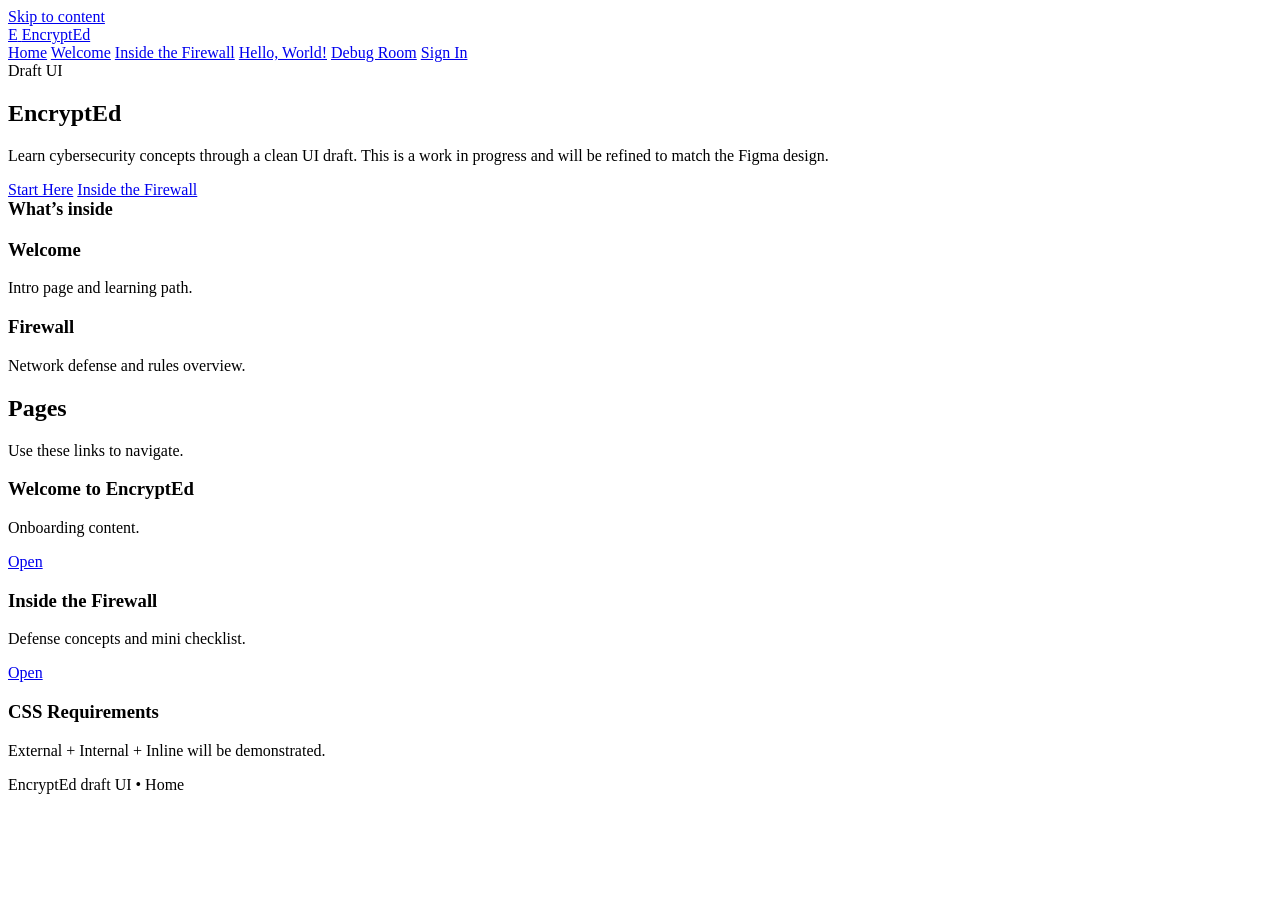
==== index.html @ 4b507a98 "Add files via upload" ====
<!doctype html>
<html lang="en">
<head>
  <!-- Author: Andrew Jackson Darragh -->
  <meta charset="utf-8">
  <meta name="viewport" content="width=device-width, initial-scale=1">
  <title>EncryptEd | Home</title>
  <link rel="stylesheet" href="Styles.css">
</head>

<body>
  <a class="skip-link" href="#main">Skip to content</a>
  <header class="site-header">
    <div class="container header-inner">
      <a class="brand" href="index.html">
        <span class="brand-badge" aria-hidden="true">E</span>
        <span>EncryptEd</span>
      </a>

      <nav class="nav" aria-label="Primary navigation">
        <a href="index.html" aria-current="page">Home</a>
        <a href="welcome-encrypted.html">Welcome</a>
        <a href="inside-firewall.html">Inside the Firewall</a>
        <a href="helloworld.html">Hello, World!</a>
        <a href="debugroom.html">Debug Room</a>
        <a href="sign-in.html" class="nav-cta">Sign In</a>
    </nav>
    </div>
  </header>

  <main id="main">
    <section class="hero">
      <div class="container hero-grid">
        <div class="hero-card">
          <span class="badge">Draft UI</span>
          <h1>EncryptEd</h1>
          <p>
            Learn cybersecurity concepts through a clean UI draft. This is a work in progress
            and will be refined to match the Figma design.
          </p>

          <div class="hero-actions">
            <a class="btn primary" href="welcome-encrypted.html">Start Here</a>
            <a class="btn" href="inside-firewall.html">Inside the Firewall</a>
          </div>
        </div>

        <aside class="hero-card" aria-label="Quick overview">
          <h2 style="margin:0 0 10px; font-size:18px;">What’s inside</h2>
          <div class="grid">
            <div class="card">
              <h3>Welcome</h3>
              <p>Intro page and learning path.</p>
            </div>
            <div class="card">
              <h3>Firewall</h3>
              <p>Network defense and rules overview.</p>
            </div>
          </div>
        </aside>
      </div>
    </section>

    <section class="section">
      <div class="container">
        <div class="section-title">
          <h2>Pages</h2>
          <p>Use these links to navigate.</p>
        </div>

        <div class="grid cols-3">
          <article class="card">
            <h3>Welcome to EncryptEd</h3>
            <p>Onboarding content.</p>
            <p style="margin-top:10px;"><a class="btn" href="welcome-encrypted.html">Open</a></p>
          </article>

          <article class="card">
            <h3>Inside the Firewall</h3>
            <p>Defense concepts and mini checklist.</p>
            <p style="margin-top:10px;"><a class="btn" href="inside-firewall.html">Open</a></p>
          </article>

          <article class="card">
            <h3>CSS Requirements</h3>
            <p>External + Internal + Inline will be demonstrated.</p>
          </article>
        </div>
      </div>
    </section>
  </main>

  <footer class="site-footer">
    <div class="container">
      <p style="margin:0;">EncryptEd draft UI • Home</p>
    </div>
  </footer>
</body>
</html>
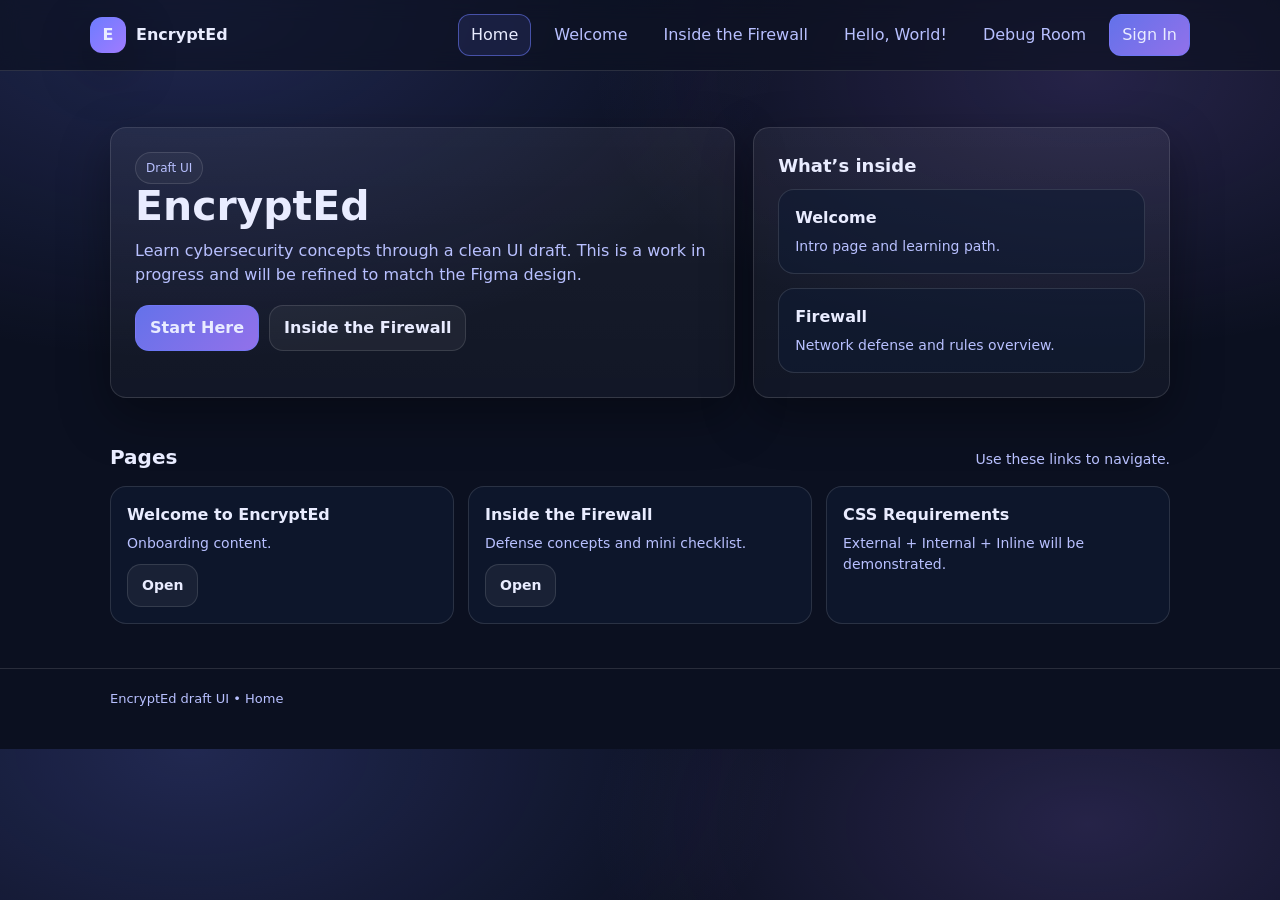
==== commit 94512b65: "Reuploaded HTML code read "Styles.css" not "styles.css" which caused error." ====
--- a/index.html
+++ b/index.html
@@ -5,7 +5,7 @@
   <meta charset="utf-8">
   <meta name="viewport" content="width=device-width, initial-scale=1">
   <title>EncryptEd | Home</title>
-  <link rel="stylesheet" href="Styles.css">
+  <link rel="stylesheet" href="styles.css">
 </head>
 
 <body>
--- a/styles.css
+++ b/styles.css
@@ -0,0 +1,234 @@
+:root{
+  --bg:#0b1020;
+  --panel:#101a33;
+  --text:#e9ecff;
+  --muted:#b8c0ff;
+  --border:rgba(255,255,255,.12);
+  --primary:#6d7cff;
+  --primary2:#a07bff;
+  --radius:16px;
+  --shadow:0 18px 50px rgba(0,0,0,.35);
+  --container:1100px;
+}
+
+*{box-sizing:border-box}
+html{color-scheme:dark}
+body{
+  margin:0;
+  font-family:system-ui,-apple-system,Segoe UI,Roboto,Helvetica,Arial,sans-serif;
+  background:
+    radial-gradient(1000px 600px at 15% 0%, rgba(109,124,255,.22), transparent 60%),
+    radial-gradient(900px 500px at 85% 10%, rgba(160,123,255,.18), transparent 55%),
+    var(--bg);
+  color:var(--text);
+  line-height:1.5;
+}
+
+a{color:inherit}
+img{max-width:100%;height:auto}
+
+.container{max-width:var(--container);margin:0 auto;padding:0 20px}
+
+.site-header{
+  position:sticky;top:0;z-index:50;
+  backdrop-filter:blur(10px);
+  background:rgba(11,16,32,.65);
+  border-bottom:1px solid var(--border);
+}
+.header-inner{
+  display:flex;align-items:center;justify-content:space-between;
+  padding:14px 0;gap:16px;
+}
+.brand{
+  display:inline-flex;align-items:center;gap:10px;
+  text-decoration:none;font-weight:800;
+}
+.brand-badge{
+  width:36px;height:36px;border-radius:12px;
+  display:grid;place-items:center;
+  background:linear-gradient(135deg,var(--primary),var(--primary2));
+  box-shadow:var(--shadow);
+  font-weight:900;
+}
+
+.nav{display:flex;flex-wrap:wrap;gap:10px;align-items:center}
+.nav a{
+  text-decoration:none;padding:8px 12px;border-radius:12px;
+  border:1px solid transparent;color:var(--muted);
+}
+.nav a:hover,.nav a:focus{color:var(--text);border-color:var(--border);outline:none}
+.nav a[aria-current="page"]{
+  color:var(--text);
+  border-color:rgba(109,124,255,.55);
+  background:rgba(109,124,255,.12);
+}
+
+.hero{padding:56px 0 26px}
+.hero-grid{
+  display:grid;grid-template-columns:1.2fr .8fr;
+  gap:18px;align-items:stretch;
+}
+.hero-card{
+  border:1px solid var(--border);
+  border-radius:var(--radius);
+  box-shadow:var(--shadow);
+  padding:24px;
+  background:linear-gradient(180deg, rgba(255,255,255,.06), rgba(255,255,255,.03));
+}
+.hero h1{margin:0 0 10px;font-size:clamp(28px,3.2vw,44px);line-height:1.1}
+.hero p{margin:0 0 18px;color:var(--muted)}
+.hero-actions{display:flex;flex-wrap:wrap;gap:10px;margin-top:14px}
+
+.btn{
+  display:inline-flex;align-items:center;justify-content:center;gap:8px;
+  padding:10px 14px;border-radius:14px;
+  border:1px solid var(--border);
+  background:rgba(255,255,255,.05);
+  color:var(--text);
+  text-decoration:none;
+  font-weight:700;
+}
+.btn:hover{background:rgba(255,255,255,.08)}
+.btn.primary{
+  border-color:rgba(109,124,255,.55);
+  background:linear-gradient(135deg, rgba(109,124,255,.9), rgba(160,123,255,.9));
+}
+.btn.primary:hover{filter:brightness(1.05)}
+.btn.ghost{background:transparent}
+
+.section{padding:18px 0 44px}
+.section-title{
+  display:flex;align-items:baseline;justify-content:space-between;
+  gap:16px;margin-bottom:14px;
+}
+.section-title h2{margin:0;font-size:20px}
+.section-title p{margin:0;color:var(--muted);font-size:14px}
+
+.grid{display:grid;gap:14px}
+.grid.cols-3{grid-template-columns:repeat(3,minmax(0,1fr))}
+.grid.cols-2{grid-template-columns:repeat(2,minmax(0,1fr))}
+
+.card{
+  border:1px solid var(--border);
+  background:rgba(16,26,51,.62);
+  border-radius:var(--radius);
+  padding:16px;
+}
+.card h3{margin:0 0 6px;font-size:16px}
+.card p{margin:0;color:var(--muted);font-size:14px}
+
+.badge{
+  display:inline-flex;align-items:center;gap:8px;
+  padding:6px 10px;border-radius:999px;
+  border:1px solid var(--border);
+  font-size:12px;color:var(--muted);
+  background:rgba(255,255,255,.04);
+}
+
+.clean-list{margin:10px 0 0;padding-left:18px;color:var(--muted)}
+.clean-list li{margin:6px 0}
+
+.hr{border:none;border-top:1px solid var(--border);margin:16px 0}
+
+.site-footer{
+  border-top:1px solid var(--border);
+  padding:20px 0 40px;
+  color:var(--muted);
+  font-size:13px;
+}
+
+@media (max-width:900px){
+  .hero-grid{grid-template-columns:1fr}
+  .grid.cols-3{grid-template-columns:1fr}
+  .grid.cols-2{grid-template-columns:1fr}
+}
+
+/* --- Page headings --- */
+.page-head{margin-bottom:14px}
+.page-title{margin:0 0 8px;font-size:clamp(28px,3.2vw,44px);line-height:1.1}
+.lead{margin:0;color:var(--muted);max-width:70ch}
+
+/* --- Language cards --- */
+.card--lang h2{margin:0 0 8px;font-size:18px}
+.card--lang p{margin:0 0 10px;color:var(--muted)}
+.card--lang .meta{margin:0 0 12px;color:var(--muted);font-size:13px}
+
+/* --- Code blocks --- */
+.code{
+  margin:0;
+  padding:12px 12px;
+  border-radius:14px;
+  border:1px solid var(--border);
+  background:rgba(0,0,0,.25);
+  overflow:auto;
+  font-size:12px;
+  line-height:1.5;
+}
+.code code{
+  font-family:ui-monospace,SFMono-Regular,Menlo,Monaco,Consolas,"Liberation Mono",monospace;
+}
+
+/* --- Debug Room: categories --- */
+.cat{
+  position:relative;
+  min-height:110px;
+  display:flex;
+  align-items:flex-end;
+  padding:16px;
+  text-decoration:none;
+  background-size:cover;
+  background-position:center;
+  overflow:hidden;
+}
+.cat::before{
+  content:"";
+  position:absolute;
+  inset:0;
+  background:linear-gradient(180deg, rgba(0,0,0,.15), rgba(0,0,0,.55));
+}
+.cat__label{
+  position:relative;
+  z-index:1;
+  font-weight:900;
+  letter-spacing:.2px;
+}
+.cat--plain{
+  background:rgba(16,26,51,.62);
+}
+
+/* --- Debug Room: posts --- */
+.post h3{margin:0 0 6px;font-size:16px}
+.post__meta{margin:0;color:var(--muted);font-size:13px}
+
+/* --- Center actions row --- */
+.center-actions{
+  display:flex;
+  justify-content:center;
+  margin-top:14px;
+}
+
+/* --- Optional: nav CTA matches style, if you want it --- */
+.nav-cta{
+  border-color:rgba(109,124,255,.55) !important;
+  background:linear-gradient(135deg, rgba(109,124,255,.9), rgba(160,123,255,.9)) !important;
+  color:var(--text) !important;
+}
+.skip-link {
+  position: absolute;
+  left: -999px;
+  top: auto;
+  width: 1px;
+  height: 1px;
+  overflow: hidden;
+}
+.skip-link:focus {
+  position: absolute;
+  left: 10px;
+  top: 10px;
+  width: auto;
+  height: auto;
+  padding: 8px 12px;
+  background: #111;
+  color: #fff;
+  z-index: 1000;
+}
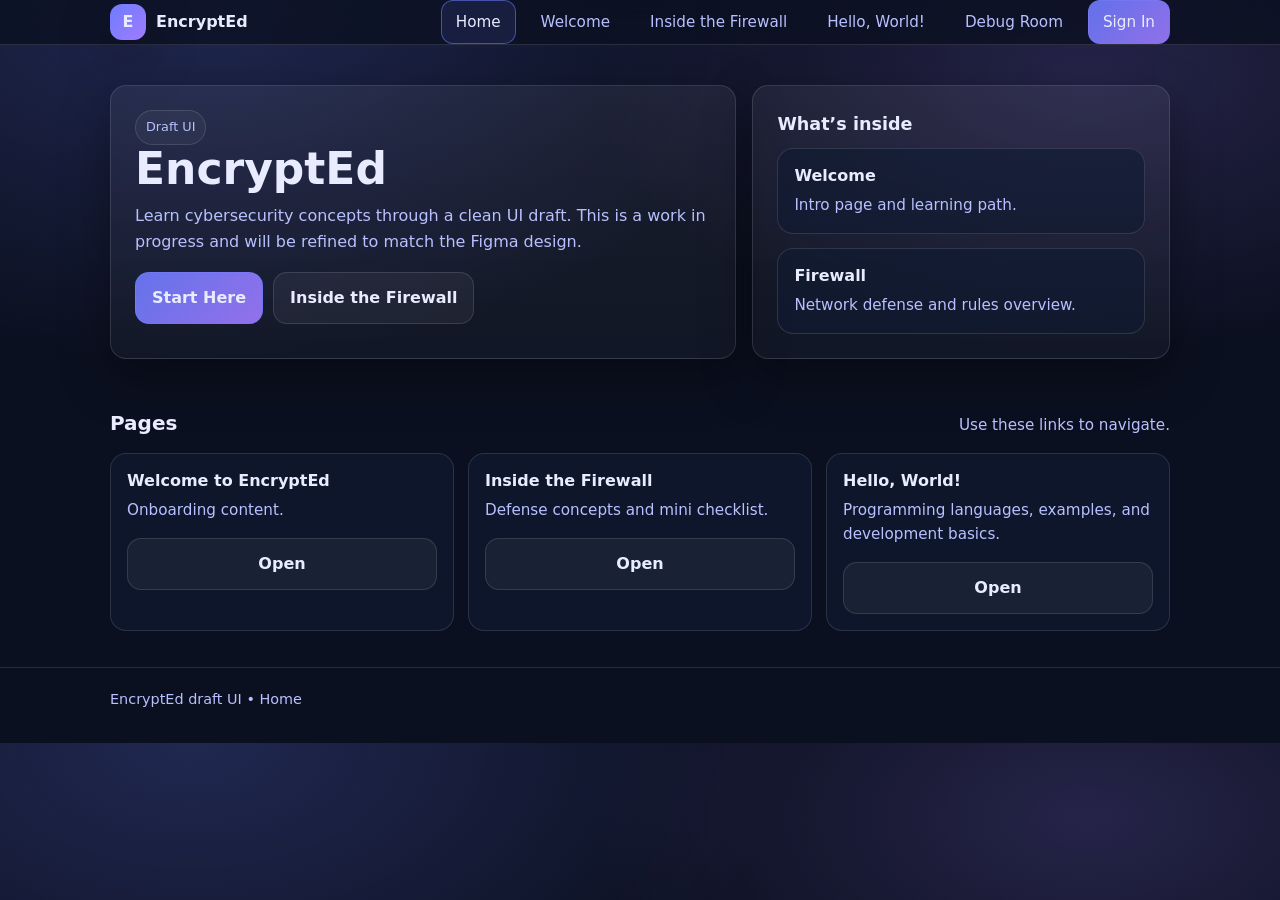
==== commit b137dcb9: "Add files via upload All pages now include Desktop Support.  Updated Sign-in and Debug Room pages " ====
--- a/index.html
+++ b/index.html
@@ -5,11 +5,12 @@
   <meta charset="utf-8">
   <meta name="viewport" content="width=device-width, initial-scale=1">
   <title>EncryptEd | Home</title>
-  <link rel="stylesheet" href="styles.css">
+  <link rel="stylesheet" href="styles.css?v=2">
 </head>
 
 <body>
   <a class="skip-link" href="#main">Skip to content</a>
+
   <header class="site-header">
     <div class="container header-inner">
       <a class="brand" href="index.html">
@@ -17,14 +18,23 @@
         <span>EncryptEd</span>
       </a>
 
-      <nav class="nav" aria-label="Primary navigation">
+      <button
+        class="menu-toggle"
+        type="button"
+        aria-expanded="false"
+        aria-controls="primary-nav"
+        aria-label="Open menu">
+        ☰
+      </button>
+
+      <nav class="nav" id="primary-nav" aria-label="Primary navigation">
         <a href="index.html" aria-current="page">Home</a>
         <a href="welcome-encrypted.html">Welcome</a>
         <a href="inside-firewall.html">Inside the Firewall</a>
         <a href="helloworld.html">Hello, World!</a>
         <a href="debugroom.html">Debug Room</a>
         <a href="sign-in.html" class="nav-cta">Sign In</a>
-    </nav>
+      </nav>
     </div>
   </header>
 
@@ -46,7 +56,7 @@
         </div>
 
         <aside class="hero-card" aria-label="Quick overview">
-          <h2 style="margin:0 0 10px; font-size:18px;">What’s inside</h2>
+          <h2 class="aside-title">What’s inside</h2>
           <div class="grid">
             <div class="card">
               <h3>Welcome</h3>
@@ -72,18 +82,25 @@
           <article class="card">
             <h3>Welcome to EncryptEd</h3>
             <p>Onboarding content.</p>
-            <p style="margin-top:10px;"><a class="btn" href="welcome-encrypted.html">Open</a></p>
+            <div class="center-actions">
+              <a class="btn" href="welcome-encrypted.html">Open</a>
+            </div>
           </article>
 
           <article class="card">
             <h3>Inside the Firewall</h3>
             <p>Defense concepts and mini checklist.</p>
-            <p style="margin-top:10px;"><a class="btn" href="inside-firewall.html">Open</a></p>
+            <div class="center-actions">
+              <a class="btn" href="inside-firewall.html">Open</a>
+            </div>
           </article>
 
           <article class="card">
-            <h3>CSS Requirements</h3>
-            <p>External + Internal + Inline will be demonstrated.</p>
+            <h3>Hello, World!</h3>
+            <p>Programming languages, examples, and development basics.</p>
+            <div class="center-actions">
+              <a class="btn" href="helloworld.html">Open</a>
+            </div>
           </article>
         </div>
       </div>
@@ -92,8 +109,24 @@
 
   <footer class="site-footer">
     <div class="container">
-      <p style="margin:0;">EncryptEd draft UI • Home</p>
+      <p class="footer-text">EncryptEd draft UI • Home</p>
     </div>
   </footer>
+
+  <script>
+    document.addEventListener("DOMContentLoaded", function () {
+      const menuToggle = document.querySelector(".menu-toggle");
+      const nav = document.querySelector("#primary-nav");
+
+      if (menuToggle && nav) {
+        menuToggle.addEventListener("click", function () {
+          const isOpen = nav.classList.toggle("nav-open");
+          menuToggle.setAttribute("aria-expanded", isOpen ? "true" : "false");
+          menuToggle.setAttribute("aria-label", isOpen ? "Close menu" : "Open menu");
+          menuToggle.textContent = isOpen ? "✕" : "☰";
+        });
+      }
+    });
+  </script>
 </body>
 </html>
--- a/styles.css
+++ b/styles.css
@@ -1,234 +1,605 @@
-:root{
-  --bg:#0b1020;
-  --panel:#101a33;
-  --text:#e9ecff;
-  --muted:#b8c0ff;
-  --border:rgba(255,255,255,.12);
-  --primary:#6d7cff;
-  --primary2:#a07bff;
-  --radius:16px;
-  --shadow:0 18px 50px rgba(0,0,0,.35);
-  --container:1100px;
-}
-
-*{box-sizing:border-box}
-html{color-scheme:dark}
-body{
-  margin:0;
-  font-family:system-ui,-apple-system,Segoe UI,Roboto,Helvetica,Arial,sans-serif;
-  background:
-    radial-gradient(1000px 600px at 15% 0%, rgba(109,124,255,.22), transparent 60%),
-    radial-gradient(900px 500px at 85% 10%, rgba(160,123,255,.18), transparent 55%),
-    var(--bg);
-  color:var(--text);
-  line-height:1.5;
-}
-
-a{color:inherit}
-img{max-width:100%;height:auto}
-
-.container{max-width:var(--container);margin:0 auto;padding:0 20px}
-
-.site-header{
-  position:sticky;top:0;z-index:50;
-  backdrop-filter:blur(10px);
-  background:rgba(11,16,32,.65);
-  border-bottom:1px solid var(--border);
-}
-.header-inner{
-  display:flex;align-items:center;justify-content:space-between;
-  padding:14px 0;gap:16px;
-}
-.brand{
-  display:inline-flex;align-items:center;gap:10px;
-  text-decoration:none;font-weight:800;
-}
-.brand-badge{
-  width:36px;height:36px;border-radius:12px;
-  display:grid;place-items:center;
-  background:linear-gradient(135deg,var(--primary),var(--primary2));
-  box-shadow:var(--shadow);
-  font-weight:900;
-}
-
-.nav{display:flex;flex-wrap:wrap;gap:10px;align-items:center}
-.nav a{
-  text-decoration:none;padding:8px 12px;border-radius:12px;
-  border:1px solid transparent;color:var(--muted);
-}
-.nav a:hover,.nav a:focus{color:var(--text);border-color:var(--border);outline:none}
-.nav a[aria-current="page"]{
-  color:var(--text);
-  border-color:rgba(109,124,255,.55);
-  background:rgba(109,124,255,.12);
-}
-
-.hero{padding:56px 0 26px}
-.hero-grid{
-  display:grid;grid-template-columns:1.2fr .8fr;
-  gap:18px;align-items:stretch;
-}
-.hero-card{
-  border:1px solid var(--border);
-  border-radius:var(--radius);
-  box-shadow:var(--shadow);
-  padding:24px;
-  background:linear-gradient(180deg, rgba(255,255,255,.06), rgba(255,255,255,.03));
-}
-.hero h1{margin:0 0 10px;font-size:clamp(28px,3.2vw,44px);line-height:1.1}
-.hero p{margin:0 0 18px;color:var(--muted)}
-.hero-actions{display:flex;flex-wrap:wrap;gap:10px;margin-top:14px}
-
-.btn{
-  display:inline-flex;align-items:center;justify-content:center;gap:8px;
-  padding:10px 14px;border-radius:14px;
-  border:1px solid var(--border);
-  background:rgba(255,255,255,.05);
-  color:var(--text);
-  text-decoration:none;
-  font-weight:700;
-}
-.btn:hover{background:rgba(255,255,255,.08)}
-.btn.primary{
-  border-color:rgba(109,124,255,.55);
-  background:linear-gradient(135deg, rgba(109,124,255,.9), rgba(160,123,255,.9));
-}
-.btn.primary:hover{filter:brightness(1.05)}
-.btn.ghost{background:transparent}
-
-.section{padding:18px 0 44px}
-.section-title{
-  display:flex;align-items:baseline;justify-content:space-between;
-  gap:16px;margin-bottom:14px;
-}
-.section-title h2{margin:0;font-size:20px}
-.section-title p{margin:0;color:var(--muted);font-size:14px}
-
-.grid{display:grid;gap:14px}
-.grid.cols-3{grid-template-columns:repeat(3,minmax(0,1fr))}
-.grid.cols-2{grid-template-columns:repeat(2,minmax(0,1fr))}
-
-.card{
-  border:1px solid var(--border);
-  background:rgba(16,26,51,.62);
-  border-radius:var(--radius);
-  padding:16px;
-}
-.card h3{margin:0 0 6px;font-size:16px}
-.card p{margin:0;color:var(--muted);font-size:14px}
-
-.badge{
-  display:inline-flex;align-items:center;gap:8px;
-  padding:6px 10px;border-radius:999px;
-  border:1px solid var(--border);
-  font-size:12px;color:var(--muted);
-  background:rgba(255,255,255,.04);
-}
-
-.clean-list{margin:10px 0 0;padding-left:18px;color:var(--muted)}
-.clean-list li{margin:6px 0}
-
-.hr{border:none;border-top:1px solid var(--border);margin:16px 0}
-
-.site-footer{
-  border-top:1px solid var(--border);
-  padding:20px 0 40px;
-  color:var(--muted);
-  font-size:13px;
-}
-
-@media (max-width:900px){
-  .hero-grid{grid-template-columns:1fr}
-  .grid.cols-3{grid-template-columns:1fr}
-  .grid.cols-2{grid-template-columns:1fr}
-}
-
-/* --- Page headings --- */
-.page-head{margin-bottom:14px}
-.page-title{margin:0 0 8px;font-size:clamp(28px,3.2vw,44px);line-height:1.1}
-.lead{margin:0;color:var(--muted);max-width:70ch}
-
-/* --- Language cards --- */
-.card--lang h2{margin:0 0 8px;font-size:18px}
-.card--lang p{margin:0 0 10px;color:var(--muted)}
-.card--lang .meta{margin:0 0 12px;color:var(--muted);font-size:13px}
-
-/* --- Code blocks --- */
-.code{
-  margin:0;
-  padding:12px 12px;
-  border-radius:14px;
-  border:1px solid var(--border);
-  background:rgba(0,0,0,.25);
-  overflow:auto;
-  font-size:12px;
-  line-height:1.5;
-}
-.code code{
-  font-family:ui-monospace,SFMono-Regular,Menlo,Monaco,Consolas,"Liberation Mono",monospace;
-}
-
-/* --- Debug Room: categories --- */
-.cat{
-  position:relative;
-  min-height:110px;
-  display:flex;
-  align-items:flex-end;
-  padding:16px;
-  text-decoration:none;
-  background-size:cover;
-  background-position:center;
-  overflow:hidden;
-}
-.cat::before{
-  content:"";
-  position:absolute;
-  inset:0;
-  background:linear-gradient(180deg, rgba(0,0,0,.15), rgba(0,0,0,.55));
-}
-.cat__label{
-  position:relative;
-  z-index:1;
-  font-weight:900;
-  letter-spacing:.2px;
-}
-.cat--plain{
-  background:rgba(16,26,51,.62);
-}
-
-/* --- Debug Room: posts --- */
-.post h3{margin:0 0 6px;font-size:16px}
-.post__meta{margin:0;color:var(--muted);font-size:13px}
-
-/* --- Center actions row --- */
-.center-actions{
-  display:flex;
-  justify-content:center;
-  margin-top:14px;
-}
-
-/* --- Optional: nav CTA matches style, if you want it --- */
-.nav-cta{
-  border-color:rgba(109,124,255,.55) !important;
-  background:linear-gradient(135deg, rgba(109,124,255,.9), rgba(160,123,255,.9)) !important;
-  color:var(--text) !important;
-}
-.skip-link {
-  position: absolute;
-  left: -999px;
-  top: auto;
-  width: 1px;
-  height: 1px;
-  overflow: hidden;
-}
-.skip-link:focus {
-  position: absolute;
-  left: 10px;
-  top: 10px;
-  width: auto;
-  height: auto;
-  padding: 8px 12px;
-  background: #111;
-  color: #fff;
-  z-index: 1000;
+:root{
+  --bg:#0b1020;
+  --panel:#101a33;
+  --text:#e9ecff;
+  --muted:#b8c0ff;
+  --border:rgba(255,255,255,.12);
+  --primary:#6d7cff;
+  --primary2:#a07bff;
+  --radius:16px;
+  --shadow:0 18px 50px rgba(0,0,0,.35);
+  --container:1100px;
+}
+
+*,
+*::before,
+*::after{
+  box-sizing:border-box;
+}
+
+html{
+  color-scheme:dark;
+  -webkit-text-size-adjust:100%;
+}
+
+body{
+  margin:0;
+  min-width:0;
+  overflow-x:hidden;
+  font-family:system-ui,-apple-system,Segoe UI,Roboto,Helvetica,Arial,sans-serif;
+  background:
+    radial-gradient(1000px 600px at 15% 0%, rgba(109,124,255,.22), transparent 60%),
+    radial-gradient(900px 500px at 85% 10%, rgba(160,123,255,.18), transparent 55%),
+    var(--bg);
+  color:var(--text);
+  line-height:1.6;
+  font-size:16px;
+}
+
+a{
+  color:inherit;
+}
+
+img{
+  display:block;
+  max-width:100%;
+  height:auto;
+}
+
+.container{
+  width:min(100%, var(--container));
+  margin:0 auto;
+  padding:0 16px;
+}
+
+/* Header */
+.site-header{
+  position:sticky;
+  top:0;
+  z-index:50;
+  backdrop-filter:blur(10px);
+  background:rgba(11,16,32,.78);
+  border-bottom:1px solid var(--border);
+}
+
+.header-inner{
+  display:flex;
+  flex-wrap:wrap;
+  align-items:center;
+  justify-content:space-between;
+  gap:14px;
+  padding:14px 0;
+}
+
+.brand{
+  display:inline-flex;
+  align-items:center;
+  gap:10px;
+  text-decoration:none;
+  font-weight:800;
+}
+
+.brand-badge{
+  width:36px;
+  height:36px;
+  border-radius:12px;
+  display:grid;
+  place-items:center;
+  background:linear-gradient(135deg,var(--primary),var(--primary2));
+  box-shadow:var(--shadow);
+  font-weight:900;
+}
+
+.menu-toggle{
+  display:inline-flex;
+  align-items:center;
+  justify-content:center;
+  width:44px;
+  height:44px;
+  padding:0;
+  border:1px solid var(--border);
+  border-radius:12px;
+  background:rgba(255,255,255,.05);
+  color:var(--text);
+  font-size:1.4rem;
+  cursor:pointer;
+}
+
+.menu-toggle:hover{
+  background:rgba(255,255,255,.08);
+}
+
+.nav{
+  display:none;
+  width:100%;
+  flex-direction:column;
+  gap:10px;
+  padding-top:6px;
+}
+
+.nav.nav-open{
+  display:flex;
+}
+
+.nav a{
+  text-decoration:none;
+  padding:12px 14px;
+  min-height:44px;
+  display:flex;
+  align-items:center;
+  border-radius:12px;
+  border:1px solid transparent;
+  color:var(--muted);
+  font-size:.95rem;
+  line-height:1.2;
+}
+
+.nav a:hover,
+.nav a:focus{
+  color:var(--text);
+  border-color:var(--border);
+  outline:none;
+}
+
+.nav a[aria-current="page"]{
+  color:var(--text);
+  border-color:rgba(109,124,255,.55);
+  background:rgba(109,124,255,.12);
+}
+
+.nav-cta{
+  border-color:rgba(109,124,255,.55) !important;
+  background:linear-gradient(135deg, rgba(109,124,255,.9), rgba(160,123,255,.9)) !important;
+  color:var(--text) !important;
+  justify-content:center;
+}
+
+/* Hero / general sections */
+.hero{
+  padding:28px 0 20px;
+}
+
+.hero-grid{
+  display:grid;
+  grid-template-columns:1fr;
+  gap:16px;
+  align-items:stretch;
+}
+
+.hero-card{
+  border:1px solid var(--border);
+  border-radius:var(--radius);
+  box-shadow:var(--shadow);
+  padding:20px;
+  background:linear-gradient(180deg, rgba(255,255,255,.06), rgba(255,255,255,.03));
+  min-width:0;
+}
+
+.hero h1{
+  margin:0 0 10px;
+  font-size:clamp(2rem, 6vw, 2.75rem);
+  line-height:1.1;
+}
+
+.hero p{
+  margin:0 0 18px;
+  color:var(--muted);
+  font-size:1rem;
+}
+
+.hero-actions{
+  display:flex;
+  flex-direction:column;
+  gap:10px;
+  margin-top:14px;
+}
+
+.section{
+  padding:24px 0 36px;
+}
+
+.section-title{
+  display:flex;
+  flex-direction:column;
+  align-items:flex-start;
+  gap:6px;
+  margin-bottom:14px;
+}
+
+.section-title h2{
+  margin:0;
+  font-size:1.25rem;
+}
+
+.section-title p{
+  margin:0;
+  color:var(--muted);
+  font-size:.95rem;
+}
+
+/* Page headings */
+.page-head{
+  margin-bottom:18px;
+}
+
+.page-title{
+  margin:0 0 8px;
+  font-size:clamp(2rem, 7vw, 3rem);
+  line-height:1.1;
+}
+
+.lead{
+  margin:0;
+  color:var(--muted);
+  max-width:70ch;
+  font-size:1rem;
+}
+
+/* Grid */
+.grid{
+  display:grid;
+  grid-template-columns:1fr;
+  gap:14px;
+}
+
+.grid.cols-2,
+.grid.cols-3,
+.post-grid,
+.lang-grid{
+  grid-template-columns:1fr;
+}
+
+/* Cards */
+.card{
+  border:1px solid var(--border);
+  background:rgba(16,26,51,.62);
+  border-radius:var(--radius);
+  padding:16px;
+  min-width:0;
+}
+
+.card h3{
+  margin:0 0 6px;
+  font-size:1rem;
+  line-height:1.35;
+}
+
+.card p{
+  margin:0;
+  color:var(--muted);
+  font-size:.95rem;
+}
+
+/* Buttons */
+.btn{
+  display:inline-flex;
+  align-items:center;
+  justify-content:center;
+  gap:8px;
+  width:100%;
+  min-height:44px;
+  padding:12px 16px;
+  border-radius:14px;
+  border:1px solid var(--border);
+  background:rgba(255,255,255,.05);
+  color:var(--text);
+  text-decoration:none;
+  font-weight:700;
+  text-align:center;
+}
+
+.btn:hover{
+  background:rgba(255,255,255,.08);
+}
+
+.btn.primary{
+  border-color:rgba(109,124,255,.55);
+  background:linear-gradient(135deg, rgba(109,124,255,.9), rgba(160,123,255,.9));
+}
+
+.btn.primary:hover{
+  filter:brightness(1.05);
+}
+
+/* Badge */
+.badge{
+  display:inline-flex;
+  align-items:center;
+  gap:8px;
+  padding:6px 10px;
+  border-radius:999px;
+  border:1px solid var(--border);
+  font-size:.8rem;
+  color:var(--muted);
+  background:rgba(255,255,255,.04);
+}
+
+/* Lists and helper text */
+.clean-list{
+  margin:10px 0 0;
+  padding-left:18px;
+  color:var(--muted);
+}
+
+.clean-list li{
+  margin:6px 0;
+}
+
+.hr{
+  border:none;
+  border-top:1px solid var(--border);
+  margin:16px 0;
+}
+
+.aside-title{
+  margin:0 0 10px;
+  font-size:1.1rem;
+}
+
+.aside-note{
+  margin:0;
+  color:var(--muted);
+  font-size:.92rem;
+}
+
+/* Hello World cards */
+.card--lang{
+  display:flex;
+  flex-direction:column;
+  gap:8px;
+}
+
+.card--lang h2{
+  margin:0 0 8px;
+  font-size:1.7rem;
+}
+
+.card--lang p{
+  margin:0 0 10px;
+  color:var(--muted);
+  font-size:1rem;
+}
+
+.card--lang .meta{
+  margin:0 0 12px;
+  color:var(--muted);
+  font-size:.95rem;
+}
+
+.code{
+  margin:0;
+  padding:12px;
+  border-radius:14px;
+  border:1px solid var(--border);
+  background:rgba(0,0,0,.25);
+  overflow-x:auto;
+  max-width:100%;
+  font-size:12px;
+  line-height:1.5;
+}
+
+.code code{
+  font-family:ui-monospace,SFMono-Regular,Menlo,Monaco,Consolas,"Liberation Mono",monospace;
+}
+
+/* Debug Room categories */
+.cat{
+  position:relative;
+  min-height:160px;
+  display:flex;
+  align-items:flex-end;
+  padding:16px;
+  text-decoration:none;
+  background-size:cover;
+  background-position:center;
+  background-repeat:no-repeat;
+  overflow:hidden;
+}
+
+.cat::before{
+  content:"";
+  position:absolute;
+  inset:0;
+  background:linear-gradient(180deg, rgba(0,0,0,.15), rgba(0,0,0,.55));
+}
+
+.cat__label{
+  position:relative;
+  z-index:1;
+  font-weight:900;
+  letter-spacing:.2px;
+  font-size:1rem;
+}
+
+.cat--cybersecurity{
+  background-image:url("images/cybersecurity.jpg");
+}
+
+.cat--coding{
+  background-image:url("images/coding.jpg");
+}
+
+.cat--plain{
+  background:rgba(16,26,51,.62);
+}
+
+/* Posts */
+.post h3{
+  margin:0 0 6px;
+  font-size:1rem;
+}
+
+.post__meta{
+  margin:0;
+  color:var(--muted);
+  font-size:.88rem;
+}
+
+/* Footer */
+.site-footer{
+  border-top:1px solid var(--border);
+  padding:20px 0 32px;
+  color:var(--muted);
+  font-size:.9rem;
+}
+
+.footer-text{
+  margin:0;
+}
+
+/* Center actions */
+.center-actions{
+  display:flex;
+  justify-content:center;
+  margin-top:16px;
+}
+
+.center-actions .btn{
+  width:100%;
+  max-width:320px;
+}
+
+/* Accessibility */
+.skip-link{
+  position:absolute;
+  left:-999px;
+  top:auto;
+  width:1px;
+  height:1px;
+  overflow:hidden;
+}
+
+.skip-link:focus{
+  position:absolute;
+  left:10px;
+  top:10px;
+  width:auto;
+  height:auto;
+  padding:8px 12px;
+  background:#111;
+  color:#fff;
+  z-index:1000;
+  border-radius:8px;
+}
+
+/* Small tablets */
+@media (min-width:600px){
+  .container{
+    padding:0 20px;
+  }
+
+  .hero{
+    padding:40px 0 24px;
+  }
+
+  .hero-actions{
+    flex-direction:row;
+    flex-wrap:wrap;
+  }
+
+  .btn{
+    width:auto;
+  }
+
+  .grid.cols-2,
+  .lang-grid,
+  .post-grid{
+    grid-template-columns:repeat(2, minmax(0, 1fr));
+  }
+}
+
+/* Tablets and desktop */
+@media (min-width:768px){
+  .menu-toggle{
+    display:none;
+  }
+
+  .header-inner{
+    flex-wrap:nowrap;
+    flex-direction:row;
+    align-items:center;
+    justify-content:space-between;
+  }
+
+  .nav{
+    display:flex !important;
+    width:auto;
+    flex-direction:row;
+    flex-wrap:wrap;
+    align-items:center;
+    justify-content:flex-end;
+    padding-top:0;
+  }
+
+  .section-title{
+    flex-direction:row;
+    align-items:baseline;
+    justify-content:space-between;
+    gap:16px;
+  }
+
+  .grid.cols-3{
+    grid-template-columns:repeat(3, minmax(0, 1fr));
+  }
+}
+
+/* Large screens */
+@media (min-width:900px){
+  .hero-grid{
+    grid-template-columns:1.2fr .8fr;
+  }
+
+  .post-grid{
+    grid-template-columns:repeat(3, minmax(0, 1fr));
+  }
+
+  .hero-card{
+    padding:24px;
+  }
+}
+
+.form{
+  display:grid;
+  gap:14px;
+}
+
+.field{
+  display:grid;
+  gap:8px;
+}
+
+.field label{
+  font-weight:600;
+  color:var(--text);
+}
+
+.field input[type="email"],
+.field input[type="password"],
+.field input[type="text"]{
+  width:100%;
+  min-height:44px;
+  padding:12px 14px;
+  border:1px solid var(--border);
+  border-radius:12px;
+  background:rgba(255,255,255,.05);
+  color:var(--text);
+  font:inherit;
+}
+
+.field input::placeholder{
+  color:var(--muted);
+}
+
+.field input:focus{
+  outline:none;
+  border-color:rgba(109,124,255,.7);
+  box-shadow:0 0 0 3px rgba(109,124,255,.18);
+}
+
+.field input[type="checkbox"]{
+  margin-right:8px;
+}
+
+.auth-shell{
+  max-width:760px;
 }
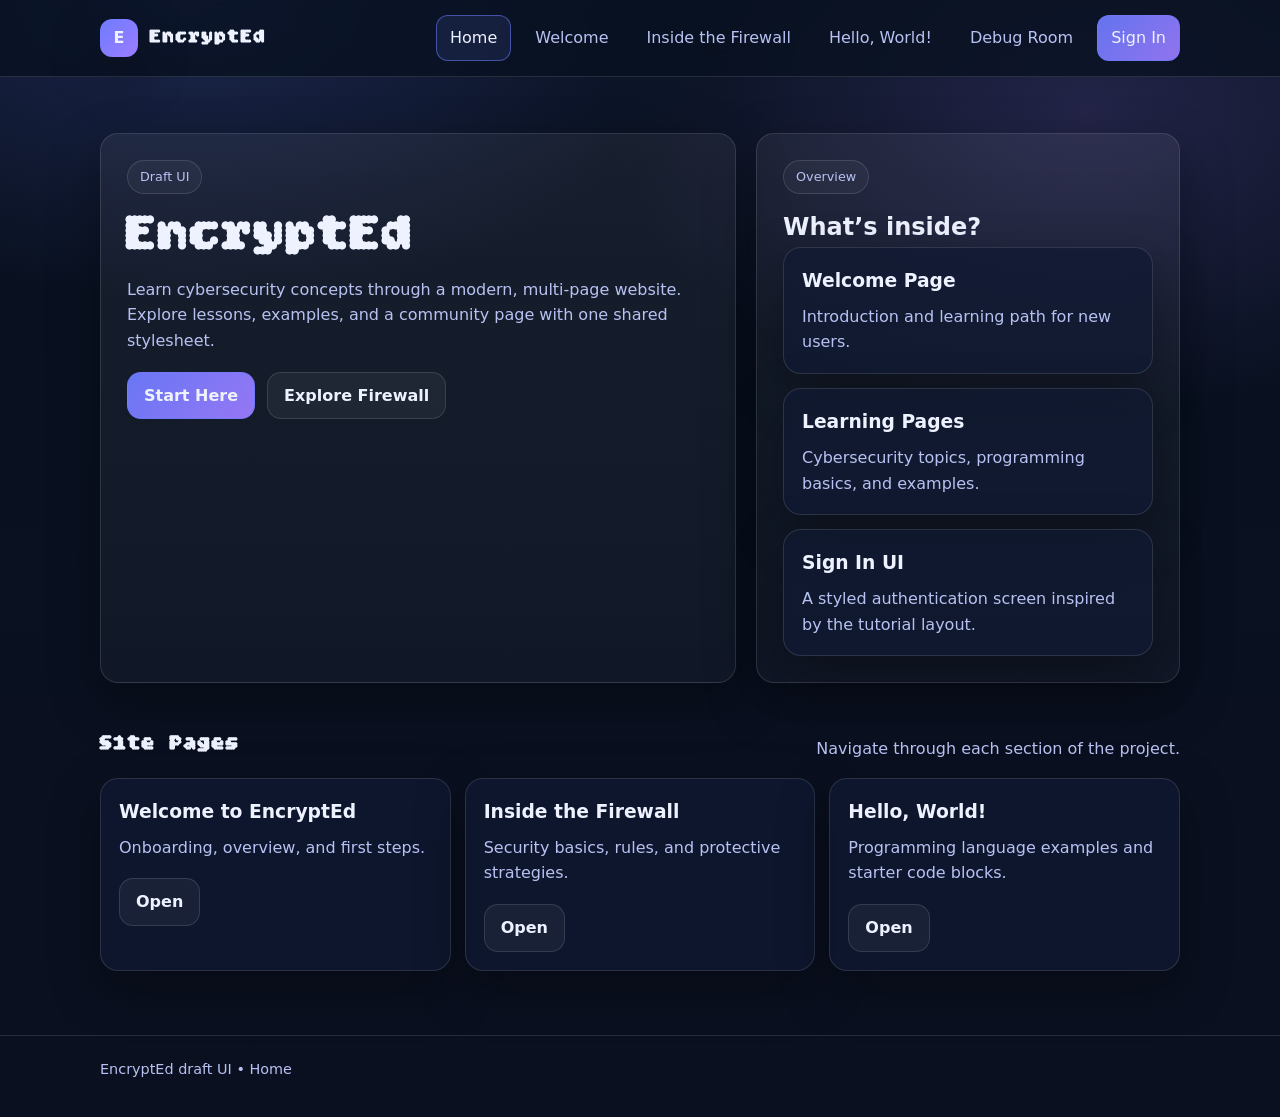
==== commit e7e2aea2: "Add files via upload" ====
--- a/index.html
+++ b/index.html
@@ -1,13 +1,12 @@
 <!doctype html>
 <html lang="en">
 <head>
-  <!-- Author: Andrew Jackson Darragh -->
+  <!-- Author: Andrew Jackson Darragh and Japheth Troche-Colon -->
   <meta charset="utf-8">
   <meta name="viewport" content="width=device-width, initial-scale=1">
   <title>EncryptEd | Home</title>
-  <link rel="stylesheet" href="styles.css?v=2">
+  <link rel="stylesheet" href="styles.css">
 </head>
-
 <body>
   <a class="skip-link" href="#main">Skip to content</a>
 
@@ -15,19 +14,10 @@
     <div class="container header-inner">
       <a class="brand" href="index.html">
         <span class="brand-badge" aria-hidden="true">E</span>
-        <span>EncryptEd</span>
+        <span class="brand-text">EncryptEd</span>
       </a>
 
-      <button
-        class="menu-toggle"
-        type="button"
-        aria-expanded="false"
-        aria-controls="primary-nav"
-        aria-label="Open menu">
-        ☰
-      </button>
-
-      <nav class="nav" id="primary-nav" aria-label="Primary navigation">
+      <nav class="nav" aria-label="Primary navigation">
         <a href="index.html" aria-current="page">Home</a>
         <a href="welcome-encrypted.html">Welcome</a>
         <a href="inside-firewall.html">Inside the Firewall</a>
@@ -45,26 +35,31 @@
           <span class="badge">Draft UI</span>
           <h1>EncryptEd</h1>
           <p>
-            Learn cybersecurity concepts through a clean UI draft. This is a work in progress
-            and will be refined to match the Figma design.
+            Learn cybersecurity concepts through a modern, multi-page website.
+            Explore lessons, examples, and a community page with one shared stylesheet.
           </p>
 
           <div class="hero-actions">
             <a class="btn primary" href="welcome-encrypted.html">Start Here</a>
-            <a class="btn" href="inside-firewall.html">Inside the Firewall</a>
+            <a class="btn" href="inside-firewall.html">Explore Firewall</a>
           </div>
         </div>
 
-        <aside class="hero-card" aria-label="Quick overview">
-          <h2 class="aside-title">What’s inside</h2>
+        <aside class="hero-card" aria-label="Website overview">
+          <span class="badge">Overview</span>
+          <h2>What’s inside?</h2>
           <div class="grid">
             <div class="card">
-              <h3>Welcome</h3>
-              <p>Intro page and learning path.</p>
+              <h3>Welcome Page</h3>
+              <p>Introduction and learning path for new users.</p>
             </div>
             <div class="card">
-              <h3>Firewall</h3>
-              <p>Network defense and rules overview.</p>
+              <h3>Learning Pages</h3>
+              <p>Cybersecurity topics, programming basics, and examples.</p>
+            </div>
+            <div class="card">
+              <h3>Sign In UI</h3>
+              <p>A styled authentication screen inspired by the tutorial layout.</p>
             </div>
           </div>
         </aside>
@@ -74,31 +69,31 @@
     <section class="section">
       <div class="container">
         <div class="section-title">
-          <h2>Pages</h2>
-          <p>Use these links to navigate.</p>
+          <h2>Site Pages</h2>
+          <p>Navigate through each section of the project.</p>
         </div>
 
         <div class="grid cols-3">
           <article class="card">
             <h3>Welcome to EncryptEd</h3>
-            <p>Onboarding content.</p>
-            <div class="center-actions">
+            <p>Onboarding, overview, and first steps.</p>
+            <div class="hero-actions">
               <a class="btn" href="welcome-encrypted.html">Open</a>
             </div>
           </article>
 
           <article class="card">
             <h3>Inside the Firewall</h3>
-            <p>Defense concepts and mini checklist.</p>
-            <div class="center-actions">
+            <p>Security basics, rules, and protective strategies.</p>
+            <div class="hero-actions">
               <a class="btn" href="inside-firewall.html">Open</a>
             </div>
           </article>
 
           <article class="card">
             <h3>Hello, World!</h3>
-            <p>Programming languages, examples, and development basics.</p>
-            <div class="center-actions">
+            <p>Programming language examples and starter code blocks.</p>
+            <div class="hero-actions">
               <a class="btn" href="helloworld.html">Open</a>
             </div>
           </article>
@@ -109,24 +104,8 @@
 
   <footer class="site-footer">
     <div class="container">
-      <p class="footer-text">EncryptEd draft UI • Home</p>
+      <p>EncryptEd draft UI • Home</p>
     </div>
   </footer>
-
-  <script>
-    document.addEventListener("DOMContentLoaded", function () {
-      const menuToggle = document.querySelector(".menu-toggle");
-      const nav = document.querySelector("#primary-nav");
-
-      if (menuToggle && nav) {
-        menuToggle.addEventListener("click", function () {
-          const isOpen = nav.classList.toggle("nav-open");
-          menuToggle.setAttribute("aria-expanded", isOpen ? "true" : "false");
-          menuToggle.setAttribute("aria-label", isOpen ? "Close menu" : "Open menu");
-          menuToggle.textContent = isOpen ? "✕" : "☰";
-        });
-      }
-    });
-  </script>
 </body>
 </html>
--- a/styles.css
+++ b/styles.css
@@ -1,605 +1,590 @@
-:root{
-  --bg:#0b1020;
-  --panel:#101a33;
-  --text:#e9ecff;
-  --muted:#b8c0ff;
-  --border:rgba(255,255,255,.12);
-  --primary:#6d7cff;
-  --primary2:#a07bff;
-  --radius:16px;
-  --shadow:0 18px 50px rgba(0,0,0,.35);
-  --container:1100px;
-}
-
-*,
-*::before,
-*::after{
-  box-sizing:border-box;
-}
-
-html{
-  color-scheme:dark;
-  -webkit-text-size-adjust:100%;
-}
-
-body{
-  margin:0;
-  min-width:0;
-  overflow-x:hidden;
-  font-family:system-ui,-apple-system,Segoe UI,Roboto,Helvetica,Arial,sans-serif;
-  background:
-    radial-gradient(1000px 600px at 15% 0%, rgba(109,124,255,.22), transparent 60%),
-    radial-gradient(900px 500px at 85% 10%, rgba(160,123,255,.18), transparent 55%),
-    var(--bg);
-  color:var(--text);
-  line-height:1.6;
-  font-size:16px;
-}
-
-a{
-  color:inherit;
-}
-
-img{
-  display:block;
-  max-width:100%;
-  height:auto;
-}
-
-.container{
-  width:min(100%, var(--container));
-  margin:0 auto;
-  padding:0 16px;
-}
-
-/* Header */
-.site-header{
-  position:sticky;
-  top:0;
-  z-index:50;
-  backdrop-filter:blur(10px);
-  background:rgba(11,16,32,.78);
-  border-bottom:1px solid var(--border);
-}
-
-.header-inner{
-  display:flex;
-  flex-wrap:wrap;
-  align-items:center;
-  justify-content:space-between;
-  gap:14px;
-  padding:14px 0;
-}
-
-.brand{
-  display:inline-flex;
-  align-items:center;
-  gap:10px;
-  text-decoration:none;
-  font-weight:800;
-}
-
-.brand-badge{
-  width:36px;
-  height:36px;
-  border-radius:12px;
-  display:grid;
-  place-items:center;
-  background:linear-gradient(135deg,var(--primary),var(--primary2));
-  box-shadow:var(--shadow);
-  font-weight:900;
-}
-
-.menu-toggle{
-  display:inline-flex;
-  align-items:center;
-  justify-content:center;
-  width:44px;
-  height:44px;
-  padding:0;
-  border:1px solid var(--border);
-  border-radius:12px;
-  background:rgba(255,255,255,.05);
-  color:var(--text);
-  font-size:1.4rem;
-  cursor:pointer;
-}
-
-.menu-toggle:hover{
-  background:rgba(255,255,255,.08);
-}
-
-.nav{
-  display:none;
-  width:100%;
-  flex-direction:column;
-  gap:10px;
-  padding-top:6px;
-}
-
-.nav.nav-open{
-  display:flex;
-}
-
-.nav a{
-  text-decoration:none;
-  padding:12px 14px;
-  min-height:44px;
-  display:flex;
-  align-items:center;
-  border-radius:12px;
-  border:1px solid transparent;
-  color:var(--muted);
-  font-size:.95rem;
-  line-height:1.2;
-}
-
-.nav a:hover,
-.nav a:focus{
-  color:var(--text);
-  border-color:var(--border);
-  outline:none;
-}
-
-.nav a[aria-current="page"]{
-  color:var(--text);
-  border-color:rgba(109,124,255,.55);
-  background:rgba(109,124,255,.12);
-}
-
-.nav-cta{
-  border-color:rgba(109,124,255,.55) !important;
-  background:linear-gradient(135deg, rgba(109,124,255,.9), rgba(160,123,255,.9)) !important;
-  color:var(--text) !important;
-  justify-content:center;
-}
-
-/* Hero / general sections */
-.hero{
-  padding:28px 0 20px;
-}
-
-.hero-grid{
-  display:grid;
-  grid-template-columns:1fr;
-  gap:16px;
-  align-items:stretch;
-}
-
-.hero-card{
-  border:1px solid var(--border);
-  border-radius:var(--radius);
-  box-shadow:var(--shadow);
-  padding:20px;
-  background:linear-gradient(180deg, rgba(255,255,255,.06), rgba(255,255,255,.03));
-  min-width:0;
-}
-
-.hero h1{
-  margin:0 0 10px;
-  font-size:clamp(2rem, 6vw, 2.75rem);
-  line-height:1.1;
-}
-
-.hero p{
-  margin:0 0 18px;
-  color:var(--muted);
-  font-size:1rem;
-}
-
-.hero-actions{
-  display:flex;
-  flex-direction:column;
-  gap:10px;
-  margin-top:14px;
-}
-
-.section{
-  padding:24px 0 36px;
-}
-
-.section-title{
-  display:flex;
-  flex-direction:column;
-  align-items:flex-start;
-  gap:6px;
-  margin-bottom:14px;
-}
-
-.section-title h2{
-  margin:0;
-  font-size:1.25rem;
-}
-
-.section-title p{
-  margin:0;
-  color:var(--muted);
-  font-size:.95rem;
-}
-
-/* Page headings */
-.page-head{
-  margin-bottom:18px;
-}
-
-.page-title{
-  margin:0 0 8px;
-  font-size:clamp(2rem, 7vw, 3rem);
-  line-height:1.1;
-}
-
-.lead{
-  margin:0;
-  color:var(--muted);
-  max-width:70ch;
-  font-size:1rem;
-}
-
-/* Grid */
-.grid{
-  display:grid;
-  grid-template-columns:1fr;
-  gap:14px;
-}
-
-.grid.cols-2,
-.grid.cols-3,
-.post-grid,
-.lang-grid{
-  grid-template-columns:1fr;
-}
-
-/* Cards */
-.card{
-  border:1px solid var(--border);
-  background:rgba(16,26,51,.62);
-  border-radius:var(--radius);
-  padding:16px;
-  min-width:0;
-}
-
-.card h3{
-  margin:0 0 6px;
-  font-size:1rem;
-  line-height:1.35;
-}
-
-.card p{
-  margin:0;
-  color:var(--muted);
-  font-size:.95rem;
-}
-
-/* Buttons */
-.btn{
-  display:inline-flex;
-  align-items:center;
-  justify-content:center;
-  gap:8px;
-  width:100%;
-  min-height:44px;
-  padding:12px 16px;
-  border-radius:14px;
-  border:1px solid var(--border);
-  background:rgba(255,255,255,.05);
-  color:var(--text);
-  text-decoration:none;
-  font-weight:700;
-  text-align:center;
-}
-
-.btn:hover{
-  background:rgba(255,255,255,.08);
-}
-
-.btn.primary{
-  border-color:rgba(109,124,255,.55);
-  background:linear-gradient(135deg, rgba(109,124,255,.9), rgba(160,123,255,.9));
-}
-
-.btn.primary:hover{
-  filter:brightness(1.05);
-}
-
-/* Badge */
-.badge{
-  display:inline-flex;
-  align-items:center;
-  gap:8px;
-  padding:6px 10px;
-  border-radius:999px;
-  border:1px solid var(--border);
-  font-size:.8rem;
-  color:var(--muted);
-  background:rgba(255,255,255,.04);
-}
-
-/* Lists and helper text */
-.clean-list{
-  margin:10px 0 0;
-  padding-left:18px;
-  color:var(--muted);
-}
-
-.clean-list li{
-  margin:6px 0;
-}
-
-.hr{
-  border:none;
-  border-top:1px solid var(--border);
-  margin:16px 0;
-}
-
-.aside-title{
-  margin:0 0 10px;
-  font-size:1.1rem;
-}
-
-.aside-note{
-  margin:0;
-  color:var(--muted);
-  font-size:.92rem;
-}
-
-/* Hello World cards */
-.card--lang{
-  display:flex;
-  flex-direction:column;
-  gap:8px;
-}
-
-.card--lang h2{
-  margin:0 0 8px;
-  font-size:1.7rem;
-}
-
-.card--lang p{
-  margin:0 0 10px;
-  color:var(--muted);
-  font-size:1rem;
-}
-
-.card--lang .meta{
-  margin:0 0 12px;
-  color:var(--muted);
-  font-size:.95rem;
-}
-
-.code{
-  margin:0;
-  padding:12px;
-  border-radius:14px;
-  border:1px solid var(--border);
-  background:rgba(0,0,0,.25);
-  overflow-x:auto;
-  max-width:100%;
-  font-size:12px;
-  line-height:1.5;
-}
-
-.code code{
-  font-family:ui-monospace,SFMono-Regular,Menlo,Monaco,Consolas,"Liberation Mono",monospace;
-}
-
-/* Debug Room categories */
-.cat{
-  position:relative;
-  min-height:160px;
-  display:flex;
-  align-items:flex-end;
-  padding:16px;
-  text-decoration:none;
-  background-size:cover;
-  background-position:center;
-  background-repeat:no-repeat;
-  overflow:hidden;
-}
-
-.cat::before{
-  content:"";
-  position:absolute;
-  inset:0;
-  background:linear-gradient(180deg, rgba(0,0,0,.15), rgba(0,0,0,.55));
-}
-
-.cat__label{
-  position:relative;
-  z-index:1;
-  font-weight:900;
-  letter-spacing:.2px;
-  font-size:1rem;
-}
-
-.cat--cybersecurity{
-  background-image:url("images/cybersecurity.jpg");
-}
-
-.cat--coding{
-  background-image:url("images/coding.jpg");
-}
-
-.cat--plain{
-  background:rgba(16,26,51,.62);
-}
-
-/* Posts */
-.post h3{
-  margin:0 0 6px;
-  font-size:1rem;
-}
-
-.post__meta{
-  margin:0;
-  color:var(--muted);
-  font-size:.88rem;
-}
-
-/* Footer */
-.site-footer{
-  border-top:1px solid var(--border);
-  padding:20px 0 32px;
-  color:var(--muted);
-  font-size:.9rem;
-}
-
-.footer-text{
-  margin:0;
-}
-
-/* Center actions */
-.center-actions{
-  display:flex;
-  justify-content:center;
-  margin-top:16px;
-}
-
-.center-actions .btn{
-  width:100%;
-  max-width:320px;
-}
-
-/* Accessibility */
-.skip-link{
-  position:absolute;
-  left:-999px;
-  top:auto;
-  width:1px;
-  height:1px;
-  overflow:hidden;
-}
-
-.skip-link:focus{
-  position:absolute;
-  left:10px;
-  top:10px;
-  width:auto;
-  height:auto;
-  padding:8px 12px;
-  background:#111;
-  color:#fff;
-  z-index:1000;
-  border-radius:8px;
-}
-
-/* Small tablets */
-@media (min-width:600px){
-  .container{
-    padding:0 20px;
-  }
-
-  .hero{
-    padding:40px 0 24px;
-  }
-
-  .hero-actions{
-    flex-direction:row;
-    flex-wrap:wrap;
-  }
-
-  .btn{
-    width:auto;
-  }
-
-  .grid.cols-2,
-  .lang-grid,
-  .post-grid{
-    grid-template-columns:repeat(2, minmax(0, 1fr));
-  }
-}
-
-/* Tablets and desktop */
-@media (min-width:768px){
-  .menu-toggle{
-    display:none;
-  }
-
-  .header-inner{
-    flex-wrap:nowrap;
-    flex-direction:row;
-    align-items:center;
-    justify-content:space-between;
-  }
-
-  .nav{
-    display:flex !important;
-    width:auto;
-    flex-direction:row;
-    flex-wrap:wrap;
-    align-items:center;
-    justify-content:flex-end;
-    padding-top:0;
-  }
-
-  .section-title{
-    flex-direction:row;
-    align-items:baseline;
-    justify-content:space-between;
-    gap:16px;
-  }
-
-  .grid.cols-3{
-    grid-template-columns:repeat(3, minmax(0, 1fr));
-  }
-}
-
-/* Large screens */
-@media (min-width:900px){
-  .hero-grid{
-    grid-template-columns:1.2fr .8fr;
-  }
-
-  .post-grid{
-    grid-template-columns:repeat(3, minmax(0, 1fr));
-  }
-
-  .hero-card{
-    padding:24px;
-  }
-}
-
-.form{
-  display:grid;
-  gap:14px;
-}
-
-.field{
-  display:grid;
-  gap:8px;
-}
-
-.field label{
-  font-weight:600;
-  color:var(--text);
-}
-
-.field input[type="email"],
-.field input[type="password"],
-.field input[type="text"]{
-  width:100%;
-  min-height:44px;
-  padding:12px 14px;
-  border:1px solid var(--border);
-  border-radius:12px;
-  background:rgba(255,255,255,.05);
-  color:var(--text);
-  font:inherit;
-}
-
-.field input::placeholder{
-  color:var(--muted);
-}
-
-.field input:focus{
-  outline:none;
-  border-color:rgba(109,124,255,.7);
-  box-shadow:0 0 0 3px rgba(109,124,255,.18);
-}
-
-.field input[type="checkbox"]{
-  margin-right:8px;
-}
-
-.auth-shell{
-  max-width:760px;
+/* styles.css */
+@import url('https://fonts.googleapis.com/css2?family=Bitcount+Grid+Double:wght@400;700&display=swap');
+
+:root{
+  --bg:#081120;
+  --bg-soft:#0f1b34;
+  --panel:rgba(16,26,51,.78);
+  --panel-2:rgba(255,255,255,.05);
+  --text:#eef2ff;
+  --muted:#b8c2f2;
+  --border:rgba(255,255,255,.12);
+  --primary:#6d7cff;
+  --primary-2:#9d7cff;
+  --accent:#5ef2a8;
+  --danger:#ff7b93;
+  --shadow:0 18px 50px rgba(0,0,0,.35);
+  --radius:18px;
+  --container:1120px;
+  --display-font:"Bitcount Grid Double", system-ui, sans-serif;
+  --body-font:system-ui,-apple-system,BlinkMacSystemFont,"Segoe UI",Roboto,Helvetica,Arial,sans-serif;
+}
+
+*{
+  box-sizing:border-box;
+  margin:0;
+  padding:0;
+}
+
+html{
+  color-scheme:dark;
+  scroll-behavior:smooth;
+}
+
+body{
+  min-height:100vh;
+  font-family:var(--body-font);
+  color:var(--text);
+  line-height:1.6;
+  background:
+    radial-gradient(900px 500px at 15% 0%, rgba(109,124,255,.20), transparent 60%),
+    radial-gradient(800px 500px at 85% 10%, rgba(157,124,255,.18), transparent 60%),
+    linear-gradient(180deg, #081120 0%, #0b1020 100%);
+}
+
+a{
+  color:inherit;
+  text-decoration:none;
+}
+
+img{
+  max-width:100%;
+  display:block;
+}
+
+.container{
+  width:min(100%, var(--container));
+  margin:0 auto;
+  padding:0 20px;
+}
+
+.skip-link{
+  position:absolute;
+  left:-9999px;
+  top:auto;
+  width:1px;
+  height:1px;
+  overflow:hidden;
+}
+
+.skip-link:focus{
+  left:12px;
+  top:12px;
+  width:auto;
+  height:auto;
+  padding:10px 14px;
+  background:#111827;
+  color:#fff;
+  z-index:999;
+  border-radius:10px;
+}
+
+.site-header{
+  position:sticky;
+  top:0;
+  z-index:50;
+  background:rgba(8,17,32,.78);
+  backdrop-filter:blur(12px);
+  border-bottom:1px solid var(--border);
+}
+
+.header-inner{
+  min-height:76px;
+  display:flex;
+  align-items:center;
+  justify-content:space-between;
+  gap:20px;
+}
+
+.brand{
+  display:inline-flex;
+  align-items:center;
+  gap:12px;
+  font-weight:700;
+}
+
+.brand-badge{
+  width:38px;
+  height:38px;
+  border-radius:12px;
+  display:grid;
+  place-items:center;
+  font-weight:900;
+  background:linear-gradient(135deg, var(--primary), var(--primary-2));
+  box-shadow:var(--shadow);
+}
+
+.brand-text{
+  font-family:var(--display-font);
+  letter-spacing:1px;
+  font-size:1.2rem;
+}
+
+.nav{
+  display:flex;
+  flex-wrap:wrap;
+  justify-content:flex-end;
+  gap:10px;
+}
+
+.nav a{
+  padding:9px 13px;
+  border-radius:12px;
+  color:var(--muted);
+  border:1px solid transparent;
+  transition:.2s ease;
+}
+
+.nav a:hover,
+.nav a:focus{
+  color:var(--text);
+  border-color:var(--border);
+  outline:none;
+  background:rgba(255,255,255,.04);
+}
+
+.nav a[aria-current="page"]{
+  color:var(--text);
+  border-color:rgba(109,124,255,.55);
+  background:rgba(109,124,255,.12);
+}
+
+.nav-cta{
+  color:var(--text) !important;
+  border-color:rgba(109,124,255,.55) !important;
+  background:linear-gradient(135deg, rgba(109,124,255,.92), rgba(157,124,255,.92)) !important;
+}
+
+.hero,
+.page-section{
+  padding:56px 0 26px;
+}
+
+.hero-grid,
+.two-col{
+  display:grid;
+  grid-template-columns:1.2fr .8fr;
+  gap:20px;
+}
+
+.hero-card,
+.card,
+.auth-card{
+  border:1px solid var(--border);
+  border-radius:var(--radius);
+  background:linear-gradient(180deg, rgba(255,255,255,.06), rgba(255,255,255,.03));
+  box-shadow:var(--shadow);
+}
+
+.hero-card{
+  padding:26px;
+}
+
+.badge{
+  display:inline-flex;
+  align-items:center;
+  gap:8px;
+  margin-bottom:14px;
+  padding:6px 12px;
+  border-radius:999px;
+  border:1px solid var(--border);
+  background:rgba(255,255,255,.04);
+  color:var(--muted);
+  font-size:.8rem;
+}
+
+.hero h1,
+.page-title,
+.auth-title{
+  font-family:var(--display-font);
+  letter-spacing:1px;
+  line-height:1.1;
+}
+
+.hero h1{
+  font-size:clamp(2rem, 4vw, 3.2rem);
+  margin-bottom:12px;
+}
+
+.hero p,
+.lead,
+.section-title p,
+.card p,
+.helper,
+.clean-list{
+  color:var(--muted);
+}
+
+.hero-actions{
+  display:flex;
+  flex-wrap:wrap;
+  gap:12px;
+  margin-top:18px;
+}
+
+.btn{
+  display:inline-flex;
+  justify-content:center;
+  align-items:center;
+  gap:8px;
+  min-height:46px;
+  padding:10px 16px;
+  border-radius:14px;
+  border:1px solid var(--border);
+  background:rgba(255,255,255,.05);
+  color:var(--text);
+  font-weight:700;
+  transition:.2s ease;
+}
+
+.btn:hover{
+  transform:translateY(-1px);
+  background:rgba(255,255,255,.08);
+}
+
+.btn.primary{
+  border-color:rgba(109,124,255,.55);
+  background:linear-gradient(135deg, rgba(109,124,255,.95), rgba(157,124,255,.95));
+}
+
+.btn.secondary{
+  border-color:rgba(94,242,168,.35);
+  background:rgba(94,242,168,.08);
+}
+
+.section{
+  padding:18px 0 44px;
+}
+
+.section-title{
+  display:flex;
+  align-items:end;
+  justify-content:space-between;
+  gap:14px;
+  margin-bottom:16px;
+}
+
+.section-title h2{
+  font-family:var(--display-font);
+  letter-spacing:1px;
+  font-size:1.35rem;
+}
+
+.grid{
+  display:grid;
+  gap:14px;
+}
+
+.cols-2{
+  grid-template-columns:repeat(2, minmax(0,1fr));
+}
+
+.cols-3{
+  grid-template-columns:repeat(3, minmax(0,1fr));
+}
+
+.card{
+  padding:18px;
+  background:rgba(16,26,51,.72);
+}
+
+.card h3,
+.card h2{
+  margin-bottom:8px;
+}
+
+.page-head{
+  margin-bottom:18px;
+}
+
+.page-title{
+  font-size:clamp(2rem, 4vw, 3rem);
+  margin-bottom:10px;
+}
+
+.lead{
+  max-width:70ch;
+}
+
+.code{
+  margin-top:12px;
+  padding:14px;
+  border-radius:14px;
+  border:1px solid var(--border);
+  background:rgba(0,0,0,.28);
+  overflow:auto;
+  font-size:.85rem;
+}
+
+.code code{
+  font-family:ui-monospace,SFMono-Regular,Menlo,Monaco,Consolas,"Liberation Mono",monospace;
+}
+
+.clean-list{
+  padding-left:18px;
+}
+
+.clean-list li{
+  margin:7px 0;
+}
+
+.hr{
+  border:none;
+  border-top:1px solid var(--border);
+  margin:18px 0;
+}
+
+.cat{
+  position:relative;
+  min-height:140px;
+  display:flex;
+  align-items:end;
+  padding:18px;
+  border-radius:var(--radius);
+  overflow:hidden;
+  border:1px solid var(--border);
+  background-size:cover;
+  background-position:center;
+}
+
+.cat::before{
+  content:"";
+  position:absolute;
+  inset:0;
+  background:linear-gradient(180deg, rgba(0,0,0,.10), rgba(0,0,0,.65));
+}
+
+.cat__label{
+  position:relative;
+  z-index:1;
+  font-family:var(--display-font);
+  letter-spacing:1px;
+  font-size:1.05rem;
+}
+
+.cat--plain{
+  background:rgba(16,26,51,.72);
+}
+
+.post__meta,
+.meta{
+  font-size:.9rem;
+  color:var(--muted);
+}
+
+.center-actions{
+  display:flex;
+  justify-content:center;
+  margin-top:16px;
+}
+
+.auth-wrap{
+  min-height:calc(100vh - 160px);
+  display:grid;
+  place-items:center;
+  padding:30px 0 50px;
+}
+
+.auth-card{
+  width:min(100%, 470px);
+  padding:28px;
+  background:
+    linear-gradient(180deg, rgba(8,17,32,.80), rgba(8,17,32,.70)),
+    url('images/bg.jpg') center/cover no-repeat;
+}
+
+.auth-title{
+  text-align:center;
+  margin-bottom:8px;
+  font-size:2rem;
+}
+
+.auth-subtitle{
+  text-align:center;
+  color:var(--muted);
+  margin-bottom:20px;
+}
+
+.form{
+  display:grid;
+  gap:14px;
+}
+
+.form-input{
+  position:relative;
+}
+
+.form-input input{
+  width:100%;
+  min-height:50px;
+  border-radius:40px;
+  border:2px solid rgba(255,255,255,.18);
+  background:rgba(255,255,255,.04);
+  color:var(--text);
+  padding:0 18px;
+  outline:none;
+}
+
+.form-input input::placeholder{
+  color:#dbe3ff;
+  opacity:.85;
+}
+
+.form-input input:focus{
+  border-color:rgba(109,124,255,.65);
+  box-shadow:0 0 0 4px rgba(109,124,255,.12);
+}
+
+.checkbox-row{
+  display:flex;
+  align-items:center;
+  gap:10px;
+  color:var(--muted);
+  font-size:.95rem;
+}
+
+.helper{
+  font-size:.92rem;
+}
+
+.site-footer{
+  border-top:1px solid var(--border);
+  color:var(--muted);
+  font-size:.9rem;
+  padding:22px 0 36px;
+  margin-top:20px;
+}
+
+@media (max-width:900px){
+  .hero-grid,
+  .two-col,
+  .cols-2,
+  .cols-3{
+    grid-template-columns:1fr;
+  }
+
+  .header-inner{
+    align-items:flex-start;
+    padding:14px 0;
+    flex-direction:column;
+  }
+
+  .nav{
+    justify-content:flex-start;
+  }
+}
+
+.post{
+  display:block;
+  text-decoration:none;
+}
+
+.post:hover{
+  transform:translateY(-4px);
+}
+
+.discussion-wrap{
+  display:grid;
+  gap:18px;
+}
+
+.discussion-main{
+  display:grid;
+  gap:16px;
+}
+
+.reply-box,
+.reply-card{
+  border:1px solid var(--border);
+  border-radius:var(--radius);
+  background:rgba(16,26,51,.72);
+  padding:18px;
+}
+
+.reply-box textarea{
+  width:100%;
+  min-height:120px;
+  margin-top:10px;
+  padding:14px;
+  border-radius:14px;
+  border:1px solid var(--border);
+  background:rgba(255,255,255,.04);
+  color:var(--text);
+  resize:none;
+  font-family:inherit;
+}
+
+.reply-meta{
+  color:var(--muted);
+  font-size:14px;
+  margin-bottom:8px;
+}
+
+.reply-actions{
+  margin-top:12px;
+  color:var(--muted);
+  font-size:14px;
+}
+
+.back-link{
+  display:inline-block;
+  margin-bottom:14px;
+  color:var(--muted);
+}
+
+.back-link:hover{
+  color:var(--text);
+}
+
+/* ===== CATEGORY CARDS (FORCE HOVER FIX + NEON EFFECT) ===== */
+
+.cat {
+  position: relative;
+  cursor: pointer;
+  overflow: hidden;
+
+  transition: 
+    transform 0.25s ease,
+    box-shadow 0.25s ease,
+    filter 0.25s ease;
+}
+
+/* overlay for glow effect */
+.cat::before {
+  content: "";
+  position: absolute;
+  inset: 0;
+  background: rgba(0, 150, 255, 0);
+  transition: background 0.25s ease;
+  z-index: 1;
+}
+
+/* make sure text stays above glow */
+.cat__label {
+  position: relative;
+  z-index: 2;
+  transition: letter-spacing 0.2s ease, text-shadow 0.2s ease;
+}
+
+/* 🔥 HOVER EFFECT */
+.cat:hover {
+  transform: translateY(-6px) scale(1.03);
+  box-shadow:
+    0 0 15px rgba(0, 150, 255, 0.5),
+    0 0 30px rgba(0, 150, 255, 0.3),
+    0 10px 40px rgba(0, 0, 0, 0.5);
+  filter: brightness(1.1);
+}
+
+/* neon overlay glow */
+.cat:hover::before {
+  background: rgba(0, 150, 255, 0.15);
+}
+
+/* text glow */
+.cat:hover .cat__label {
+  letter-spacing: 0.6px;
+  text-shadow:
+    0 0 8px rgba(0, 150, 255, 0.8),
+    0 0 16px rgba(0, 150, 255, 0.6);
 }
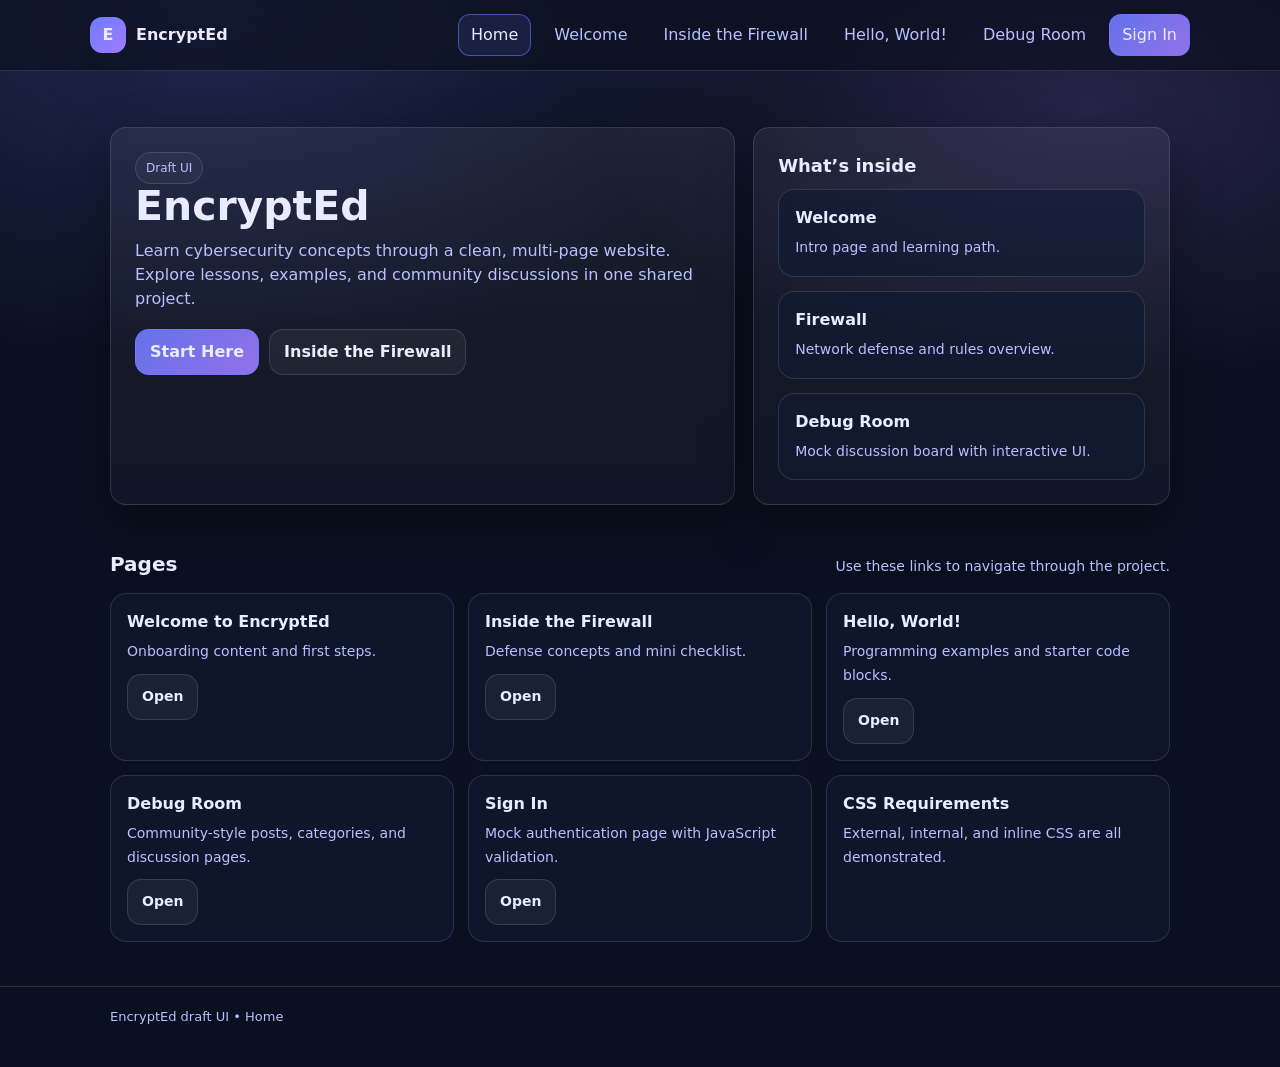
==== commit 72210f8e: "Add files via upload" ====
--- a/index.html
+++ b/index.html
@@ -7,6 +7,7 @@
   <title>EncryptEd | Home</title>
   <link rel="stylesheet" href="styles.css">
 </head>
+
 <body>
   <a class="skip-link" href="#main">Skip to content</a>
 
@@ -35,31 +36,30 @@
           <span class="badge">Draft UI</span>
           <h1>EncryptEd</h1>
           <p>
-            Learn cybersecurity concepts through a modern, multi-page website.
-            Explore lessons, examples, and a community page with one shared stylesheet.
+            Learn cybersecurity concepts through a clean, multi-page website.
+            Explore lessons, examples, and community discussions in one shared project.
           </p>
 
           <div class="hero-actions">
             <a class="btn primary" href="welcome-encrypted.html">Start Here</a>
-            <a class="btn" href="inside-firewall.html">Explore Firewall</a>
+            <a class="btn" href="inside-firewall.html">Inside the Firewall</a>
           </div>
         </div>
 
-        <aside class="hero-card" aria-label="Website overview">
-          <span class="badge">Overview</span>
-          <h2>What’s inside?</h2>
+        <aside class="hero-card" aria-label="Quick overview">
+          <h2 style="margin:0 0 10px; font-size:18px;">What’s inside</h2>
           <div class="grid">
             <div class="card">
-              <h3>Welcome Page</h3>
-              <p>Introduction and learning path for new users.</p>
+              <h3>Welcome</h3>
+              <p>Intro page and learning path.</p>
             </div>
             <div class="card">
-              <h3>Learning Pages</h3>
-              <p>Cybersecurity topics, programming basics, and examples.</p>
+              <h3>Firewall</h3>
+              <p>Network defense and rules overview.</p>
             </div>
             <div class="card">
-              <h3>Sign In UI</h3>
-              <p>A styled authentication screen inspired by the tutorial layout.</p>
+              <h3>Debug Room</h3>
+              <p>Mock discussion board with interactive UI.</p>
             </div>
           </div>
         </aside>
@@ -69,33 +69,44 @@
     <section class="section">
       <div class="container">
         <div class="section-title">
-          <h2>Site Pages</h2>
-          <p>Navigate through each section of the project.</p>
+          <h2>Pages</h2>
+          <p>Use these links to navigate through the project.</p>
         </div>
 
         <div class="grid cols-3">
           <article class="card">
             <h3>Welcome to EncryptEd</h3>
-            <p>Onboarding, overview, and first steps.</p>
-            <div class="hero-actions">
-              <a class="btn" href="welcome-encrypted.html">Open</a>
-            </div>
+            <p>Onboarding content and first steps.</p>
+            <p style="margin-top:10px;"><a class="btn" href="welcome-encrypted.html">Open</a></p>
           </article>
 
           <article class="card">
             <h3>Inside the Firewall</h3>
-            <p>Security basics, rules, and protective strategies.</p>
-            <div class="hero-actions">
-              <a class="btn" href="inside-firewall.html">Open</a>
-            </div>
+            <p>Defense concepts and mini checklist.</p>
+            <p style="margin-top:10px;"><a class="btn" href="inside-firewall.html">Open</a></p>
           </article>
 
           <article class="card">
             <h3>Hello, World!</h3>
-            <p>Programming language examples and starter code blocks.</p>
-            <div class="hero-actions">
-              <a class="btn" href="helloworld.html">Open</a>
-            </div>
+            <p>Programming examples and starter code blocks.</p>
+            <p style="margin-top:10px;"><a class="btn" href="helloworld.html">Open</a></p>
+          </article>
+
+          <article class="card">
+            <h3>Debug Room</h3>
+            <p>Community-style posts, categories, and discussion pages.</p>
+            <p style="margin-top:10px;"><a class="btn" href="debugroom.html">Open</a></p>
+          </article>
+
+          <article class="card">
+            <h3>Sign In</h3>
+            <p>Mock authentication page with JavaScript validation.</p>
+            <p style="margin-top:10px;"><a class="btn" href="sign-in.html">Open</a></p>
+          </article>
+
+          <article class="card">
+            <h3>CSS Requirements</h3>
+            <p>External, internal, and inline CSS are all demonstrated.</p>
           </article>
         </div>
       </div>
@@ -104,7 +115,7 @@
 
   <footer class="site-footer">
     <div class="container">
-      <p>EncryptEd draft UI • Home</p>
+      <p style="margin:0;">EncryptEd draft UI • Home</p>
     </div>
   </footer>
 </body>
--- a/styles.css
+++ b/styles.css
@@ -1,498 +1,286 @@
-/* styles.css */
-@import url('https://fonts.googleapis.com/css2?family=Bitcount+Grid+Double:wght@400;700&display=swap');
-
 :root{
-  --bg:#081120;
-  --bg-soft:#0f1b34;
-  --panel:rgba(16,26,51,.78);
-  --panel-2:rgba(255,255,255,.05);
-  --text:#eef2ff;
-  --muted:#b8c2f2;
+  --bg:#0b1020;
+  --panel:#101a33;
+  --text:#e9ecff;
+  --muted:#b8c0ff;
   --border:rgba(255,255,255,.12);
   --primary:#6d7cff;
-  --primary-2:#9d7cff;
-  --accent:#5ef2a8;
-  --danger:#ff7b93;
+  --primary2:#a07bff;
+  --radius:16px;
   --shadow:0 18px 50px rgba(0,0,0,.35);
-  --radius:18px;
-  --container:1120px;
-  --display-font:"Bitcount Grid Double", system-ui, sans-serif;
-  --body-font:system-ui,-apple-system,BlinkMacSystemFont,"Segoe UI",Roboto,Helvetica,Arial,sans-serif;
-}
-
-*{
-  box-sizing:border-box;
+  --container:1100px;
+}
+
+*{box-sizing:border-box}
+html{color-scheme:dark}
+body{
   margin:0;
-  padding:0;
-}
-
-html{
-  color-scheme:dark;
-  scroll-behavior:smooth;
-}
-
-body{
-  min-height:100vh;
-  font-family:var(--body-font);
-  color:var(--text);
-  line-height:1.6;
+  font-family:system-ui,-apple-system,Segoe UI,Roboto,Helvetica,Arial,sans-serif;
   background:
-    radial-gradient(900px 500px at 15% 0%, rgba(109,124,255,.20), transparent 60%),
-    radial-gradient(800px 500px at 85% 10%, rgba(157,124,255,.18), transparent 60%),
-    linear-gradient(180deg, #081120 0%, #0b1020 100%);
-}
-
-a{
-  color:inherit;
-  text-decoration:none;
-}
-
-img{
-  max-width:100%;
-  display:block;
-}
-
-.container{
-  width:min(100%, var(--container));
-  margin:0 auto;
-  padding:0 20px;
-}
-
-.skip-link{
-  position:absolute;
-  left:-9999px;
-  top:auto;
-  width:1px;
-  height:1px;
-  overflow:hidden;
-}
-
-.skip-link:focus{
-  left:12px;
-  top:12px;
-  width:auto;
-  height:auto;
-  padding:10px 14px;
-  background:#111827;
-  color:#fff;
-  z-index:999;
-  border-radius:10px;
-}
+    radial-gradient(1000px 600px at 15% 0%, rgba(109,124,255,.22), transparent 60%),
+    radial-gradient(900px 500px at 85% 10%, rgba(160,123,255,.18), transparent 55%),
+    var(--bg);
+  color:var(--text);
+  line-height:1.5;
+}
+
+a{color:inherit}
+img{max-width:100%;height:auto}
+
+.container{max-width:var(--container);margin:0 auto;padding:0 20px}
 
 .site-header{
-  position:sticky;
-  top:0;
-  z-index:50;
-  background:rgba(8,17,32,.78);
-  backdrop-filter:blur(12px);
+  position:sticky;top:0;z-index:50;
+  backdrop-filter:blur(10px);
+  background:rgba(11,16,32,.65);
   border-bottom:1px solid var(--border);
 }
-
 .header-inner{
-  min-height:76px;
-  display:flex;
-  align-items:center;
-  justify-content:space-between;
-  gap:20px;
-}
-
+  display:flex;align-items:center;justify-content:space-between;
+  padding:14px 0;gap:16px;
+}
 .brand{
-  display:inline-flex;
-  align-items:center;
-  gap:12px;
-  font-weight:700;
-}
-
+  display:inline-flex;align-items:center;gap:10px;
+  text-decoration:none;font-weight:800;
+}
 .brand-badge{
-  width:38px;
-  height:38px;
-  border-radius:12px;
-  display:grid;
-  place-items:center;
+  width:36px;height:36px;border-radius:12px;
+  display:grid;place-items:center;
+  background:linear-gradient(135deg,var(--primary),var(--primary2));
+  box-shadow:var(--shadow);
   font-weight:900;
-  background:linear-gradient(135deg, var(--primary), var(--primary-2));
-  box-shadow:var(--shadow);
-}
-
+}
 .brand-text{
-  font-family:var(--display-font);
-  letter-spacing:1px;
-  font-size:1.2rem;
-}
-
-.nav{
-  display:flex;
-  flex-wrap:wrap;
-  justify-content:flex-end;
-  gap:10px;
-}
-
+  font-weight:800;
+}
+
+.nav{display:flex;flex-wrap:wrap;gap:10px;align-items:center}
 .nav a{
-  padding:9px 13px;
-  border-radius:12px;
-  color:var(--muted);
-  border:1px solid transparent;
-  transition:.2s ease;
-}
-
-.nav a:hover,
-.nav a:focus{
+  text-decoration:none;padding:8px 12px;border-radius:12px;
+  border:1px solid transparent;color:var(--muted);
+}
+.nav a:hover,.nav a:focus{
   color:var(--text);
   border-color:var(--border);
   outline:none;
-  background:rgba(255,255,255,.04);
-}
-
+  transform:translateY(-1px);
+}
 .nav a[aria-current="page"]{
   color:var(--text);
   border-color:rgba(109,124,255,.55);
   background:rgba(109,124,255,.12);
 }
 
-.nav-cta{
-  color:var(--text) !important;
-  border-color:rgba(109,124,255,.55) !important;
-  background:linear-gradient(135deg, rgba(109,124,255,.92), rgba(157,124,255,.92)) !important;
-}
-
-.hero,
-.page-section{
-  padding:56px 0 26px;
-}
-
-.hero-grid,
-.two-col{
-  display:grid;
-  grid-template-columns:1.2fr .8fr;
-  gap:20px;
-}
-
-.hero-card,
-.card,
-.auth-card{
+.hero{padding:56px 0 26px}
+.hero-grid{
+  display:grid;grid-template-columns:1.2fr .8fr;
+  gap:18px;align-items:stretch;
+}
+.hero-card{
   border:1px solid var(--border);
   border-radius:var(--radius);
+  box-shadow:var(--shadow);
+  padding:24px;
   background:linear-gradient(180deg, rgba(255,255,255,.06), rgba(255,255,255,.03));
-  box-shadow:var(--shadow);
-}
-
-.hero-card{
-  padding:26px;
-}
-
-.badge{
-  display:inline-flex;
-  align-items:center;
-  gap:8px;
-  margin-bottom:14px;
-  padding:6px 12px;
-  border-radius:999px;
-  border:1px solid var(--border);
-  background:rgba(255,255,255,.04);
-  color:var(--muted);
-  font-size:.8rem;
-}
-
-.hero h1,
-.page-title,
-.auth-title{
-  font-family:var(--display-font);
-  letter-spacing:1px;
-  line-height:1.1;
-}
-
-.hero h1{
-  font-size:clamp(2rem, 4vw, 3.2rem);
-  margin-bottom:12px;
-}
-
-.hero p,
-.lead,
-.section-title p,
-.card p,
-.helper,
-.clean-list{
-  color:var(--muted);
-}
-
-.hero-actions{
-  display:flex;
-  flex-wrap:wrap;
-  gap:12px;
-  margin-top:18px;
-}
+}
+.hero h1{margin:0 0 10px;font-size:clamp(28px,3.2vw,44px);line-height:1.1}
+.hero p{margin:0 0 18px;color:var(--muted)}
+.hero-actions{display:flex;flex-wrap:wrap;gap:10px;margin-top:14px}
 
 .btn{
-  display:inline-flex;
-  justify-content:center;
-  align-items:center;
-  gap:8px;
-  min-height:46px;
-  padding:10px 16px;
-  border-radius:14px;
+  display:inline-flex;align-items:center;justify-content:center;gap:8px;
+  padding:10px 14px;border-radius:14px;
   border:1px solid var(--border);
   background:rgba(255,255,255,.05);
   color:var(--text);
+  text-decoration:none;
   font-weight:700;
-  transition:.2s ease;
-}
-
+  transition:transform .2s ease, box-shadow .2s ease, background .2s ease, filter .2s ease;
+}
 .btn:hover{
-  transform:translateY(-1px);
   background:rgba(255,255,255,.08);
-}
-
+  transform:translateY(-2px);
+}
 .btn.primary{
   border-color:rgba(109,124,255,.55);
-  background:linear-gradient(135deg, rgba(109,124,255,.95), rgba(157,124,255,.95));
-}
-
-.btn.secondary{
-  border-color:rgba(94,242,168,.35);
-  background:rgba(94,242,168,.08);
-}
-
-.section{
-  padding:18px 0 44px;
-}
-
+  background:linear-gradient(135deg, rgba(109,124,255,.9), rgba(160,123,255,.9));
+}
+.btn.primary:hover{filter:brightness(1.05)}
+.btn.ghost{background:transparent}
+
+.section{padding:18px 0 44px}
 .section-title{
-  display:flex;
-  align-items:end;
-  justify-content:space-between;
-  gap:14px;
-  margin-bottom:16px;
-}
-
-.section-title h2{
-  font-family:var(--display-font);
-  letter-spacing:1px;
-  font-size:1.35rem;
-}
-
-.grid{
-  display:grid;
-  gap:14px;
-}
-
-.cols-2{
-  grid-template-columns:repeat(2, minmax(0,1fr));
-}
-
-.cols-3{
-  grid-template-columns:repeat(3, minmax(0,1fr));
-}
+  display:flex;align-items:baseline;justify-content:space-between;
+  gap:16px;margin-bottom:14px;
+}
+.section-title h2{margin:0;font-size:20px}
+.section-title p{margin:0;color:var(--muted);font-size:14px}
+
+.grid{display:grid;gap:14px}
+.grid.cols-3{grid-template-columns:repeat(3,minmax(0,1fr))}
+.grid.cols-2{grid-template-columns:repeat(2,minmax(0,1fr))}
 
 .card{
-  padding:18px;
-  background:rgba(16,26,51,.72);
-}
-
-.card h3,
-.card h2{
-  margin-bottom:8px;
-}
-
-.page-head{
-  margin-bottom:18px;
-}
-
-.page-title{
-  font-size:clamp(2rem, 4vw, 3rem);
-  margin-bottom:10px;
-}
-
-.lead{
-  max-width:70ch;
-}
-
+  border:1px solid var(--border);
+  background:rgba(16,26,51,.62);
+  border-radius:var(--radius);
+  padding:16px;
+  transition:transform .2s ease, box-shadow .2s ease, background .2s ease;
+}
+.card:hover{
+  transform:translateY(-4px);
+  box-shadow:0 20px 45px rgba(0,0,0,.35);
+}
+.card h3{margin:0 0 6px;font-size:16px}
+.card p{margin:0;color:var(--muted);font-size:14px;line-height:1.7}
+
+.badge{
+  display:inline-flex;align-items:center;gap:8px;
+  padding:6px 10px;border-radius:999px;
+  border:1px solid var(--border);
+  font-size:12px;color:var(--muted);
+  background:rgba(255,255,255,.04);
+}
+
+.clean-list{margin:10px 0 0;padding-left:18px;color:var(--muted)}
+.clean-list li{margin:6px 0}
+
+.hr{border:none;border-top:1px solid var(--border);margin:16px 0}
+
+.site-footer{
+  border-top:1px solid var(--border);
+  padding:20px 0 40px;
+  color:var(--muted);
+  font-size:13px;
+}
+
+/* --- Page headings --- */
+.page-head{margin-bottom:14px}
+.page-title{margin:0 0 8px;font-size:clamp(28px,3.2vw,44px);line-height:1.1}
+.lead{margin:0;color:var(--muted);max-width:70ch}
+
+/* --- Language cards --- */
+.card--lang h2{margin:0 0 8px;font-size:18px}
+.card--lang p{margin:0 0 10px;color:var(--muted)}
+.card--lang .meta{margin:0 0 12px;color:var(--muted);font-size:13px}
+
+/* --- Code blocks --- */
 .code{
-  margin-top:12px;
-  padding:14px;
+  margin:0;
+  padding:12px 12px;
   border-radius:14px;
   border:1px solid var(--border);
-  background:rgba(0,0,0,.28);
+  background:rgba(0,0,0,.25);
   overflow:auto;
-  font-size:.85rem;
-}
-
+  font-size:12px;
+  line-height:1.5;
+}
 .code code{
   font-family:ui-monospace,SFMono-Regular,Menlo,Monaco,Consolas,"Liberation Mono",monospace;
 }
 
-.clean-list{
-  padding-left:18px;
-}
-
-.clean-list li{
-  margin:7px 0;
-}
-
-.hr{
-  border:none;
-  border-top:1px solid var(--border);
-  margin:18px 0;
-}
-
+/* --- Forms --- */
+.form{display:grid;gap:14px}
+.field{display:grid;gap:6px}
+.field label{font-weight:600;color:var(--text)}
+.field input{
+  width:100%;
+  padding:12px 14px;
+  border-radius:12px;
+  border:1px solid var(--border);
+  background:rgba(255,255,255,.04);
+  color:var(--text);
+}
+.field input:focus{
+  outline:none;
+  border-color:rgba(109,124,255,.65);
+  box-shadow:0 0 0 3px rgba(109,124,255,.12);
+}
+.helper{color:var(--muted);font-size:14px}
+.form-message{
+  margin-top:12px;
+  font-weight:600;
+}
+
+/* --- Debug Room: categories --- */
 .cat{
   position:relative;
-  min-height:140px;
+  min-height:110px;
   display:flex;
-  align-items:end;
-  padding:18px;
-  border-radius:var(--radius);
-  overflow:hidden;
-  border:1px solid var(--border);
+  align-items:flex-end;
+  padding:16px;
+  text-decoration:none;
   background-size:cover;
   background-position:center;
-}
-
+  overflow:hidden;
+  cursor:pointer;
+  transition:
+    transform 0.25s ease,
+    box-shadow 0.25s ease,
+    filter 0.25s ease;
+}
 .cat::before{
   content:"";
   position:absolute;
   inset:0;
-  background:linear-gradient(180deg, rgba(0,0,0,.10), rgba(0,0,0,.65));
-}
-
+  background:linear-gradient(180deg, rgba(0,0,0,.15), rgba(0,0,0,.55));
+  transition:background 0.25s ease;
+  z-index:1;
+}
 .cat__label{
   position:relative;
-  z-index:1;
-  font-family:var(--display-font);
-  letter-spacing:1px;
-  font-size:1.05rem;
-}
-
+  z-index:2;
+  font-weight:900;
+  letter-spacing:.2px;
+  transition:letter-spacing 0.2s ease, text-shadow 0.2s ease;
+}
 .cat--plain{
-  background:rgba(16,26,51,.72);
-}
-
-.post__meta,
-.meta{
-  font-size:.9rem;
-  color:var(--muted);
-}
-
+  background:rgba(16,26,51,.62);
+}
+.cat:hover{
+  transform:translateY(-6px) scale(1.03);
+  box-shadow:
+    0 0 15px rgba(0, 150, 255, 0.5),
+    0 0 30px rgba(0, 150, 255, 0.3),
+    0 10px 40px rgba(0, 0, 0, 0.5);
+  filter:brightness(1.1);
+}
+.cat:hover::before{
+  background:
+    linear-gradient(180deg, rgba(0,0,0,.15), rgba(0,0,0,.55)),
+    rgba(0, 150, 255, 0.15);
+}
+.cat:hover .cat__label{
+  letter-spacing:0.6px;
+  text-shadow:
+    0 0 8px rgba(0, 150, 255, 0.8),
+    0 0 16px rgba(0, 150, 255, 0.6);
+}
+
+/* --- Debug Room: posts --- */
+.post{
+  display:block;
+  text-decoration:none;
+}
+.post h3{margin:0 0 6px;font-size:16px}
+.post__meta{margin:0;color:var(--muted);font-size:13px}
+
+/* --- Center actions row --- */
 .center-actions{
   display:flex;
   justify-content:center;
-  margin-top:16px;
-}
-
-.auth-wrap{
-  min-height:calc(100vh - 160px);
-  display:grid;
-  place-items:center;
-  padding:30px 0 50px;
-}
-
-.auth-card{
-  width:min(100%, 470px);
-  padding:28px;
-  background:
-    linear-gradient(180deg, rgba(8,17,32,.80), rgba(8,17,32,.70)),
-    url('images/bg.jpg') center/cover no-repeat;
-}
-
-.auth-title{
-  text-align:center;
-  margin-bottom:8px;
-  font-size:2rem;
-}
-
-.auth-subtitle{
-  text-align:center;
-  color:var(--muted);
-  margin-bottom:20px;
-}
-
-.form{
-  display:grid;
-  gap:14px;
-}
-
-.form-input{
-  position:relative;
-}
-
-.form-input input{
-  width:100%;
-  min-height:50px;
-  border-radius:40px;
-  border:2px solid rgba(255,255,255,.18);
-  background:rgba(255,255,255,.04);
-  color:var(--text);
-  padding:0 18px;
-  outline:none;
-}
-
-.form-input input::placeholder{
-  color:#dbe3ff;
-  opacity:.85;
-}
-
-.form-input input:focus{
-  border-color:rgba(109,124,255,.65);
-  box-shadow:0 0 0 4px rgba(109,124,255,.12);
-}
-
-.checkbox-row{
-  display:flex;
-  align-items:center;
-  gap:10px;
-  color:var(--muted);
-  font-size:.95rem;
-}
-
-.helper{
-  font-size:.92rem;
-}
-
-.site-footer{
-  border-top:1px solid var(--border);
-  color:var(--muted);
-  font-size:.9rem;
-  padding:22px 0 36px;
-  margin-top:20px;
-}
-
-@media (max-width:900px){
-  .hero-grid,
-  .two-col,
-  .cols-2,
-  .cols-3{
-    grid-template-columns:1fr;
-  }
-
-  .header-inner{
-    align-items:flex-start;
-    padding:14px 0;
-    flex-direction:column;
-  }
-
-  .nav{
-    justify-content:flex-start;
-  }
-}
-
-.post{
-  display:block;
-  text-decoration:none;
-}
-
-.post:hover{
-  transform:translateY(-4px);
-}
-
+  margin-top:14px;
+}
+
+/* --- Discussion pages --- */
 .discussion-wrap{
   display:grid;
   gap:18px;
 }
-
 .discussion-main{
   display:grid;
   gap:16px;
 }
-
 .reply-box,
 .reply-card{
   border:1px solid var(--border);
@@ -500,7 +288,6 @@
   background:rgba(16,26,51,.72);
   padding:18px;
 }
-
 .reply-box textarea{
   width:100%;
   min-height:120px;
@@ -513,78 +300,56 @@
   resize:none;
   font-family:inherit;
 }
-
 .reply-meta{
   color:var(--muted);
   font-size:14px;
   margin-bottom:8px;
 }
-
 .reply-actions{
   margin-top:12px;
   color:var(--muted);
   font-size:14px;
 }
-
 .back-link{
   display:inline-block;
   margin-bottom:14px;
   color:var(--muted);
-}
-
+  text-decoration:none;
+}
 .back-link:hover{
   color:var(--text);
 }
 
-/* ===== CATEGORY CARDS (FORCE HOVER FIX + NEON EFFECT) ===== */
-
-.cat {
-  position: relative;
-  cursor: pointer;
+/* --- Optional nav CTA --- */
+.nav-cta{
+  border-color:rgba(109,124,255,.55) !important;
+  background:linear-gradient(135deg, rgba(109,124,255,.9), rgba(160,123,255,.9)) !important;
+  color:var(--text) !important;
+}
+
+/* --- Accessibility --- */
+.skip-link {
+  position: absolute;
+  left: -999px;
+  top: auto;
+  width: 1px;
+  height: 1px;
   overflow: hidden;
-
-  transition: 
-    transform 0.25s ease,
-    box-shadow 0.25s ease,
-    filter 0.25s ease;
-}
-
-/* overlay for glow effect */
-.cat::before {
-  content: "";
+}
+.skip-link:focus {
   position: absolute;
-  inset: 0;
-  background: rgba(0, 150, 255, 0);
-  transition: background 0.25s ease;
-  z-index: 1;
-}
-
-/* make sure text stays above glow */
-.cat__label {
-  position: relative;
-  z-index: 2;
-  transition: letter-spacing 0.2s ease, text-shadow 0.2s ease;
-}
-
-/* 🔥 HOVER EFFECT */
-.cat:hover {
-  transform: translateY(-6px) scale(1.03);
-  box-shadow:
-    0 0 15px rgba(0, 150, 255, 0.5),
-    0 0 30px rgba(0, 150, 255, 0.3),
-    0 10px 40px rgba(0, 0, 0, 0.5);
-  filter: brightness(1.1);
-}
-
-/* neon overlay glow */
-.cat:hover::before {
-  background: rgba(0, 150, 255, 0.15);
-}
-
-/* text glow */
-.cat:hover .cat__label {
-  letter-spacing: 0.6px;
-  text-shadow:
-    0 0 8px rgba(0, 150, 255, 0.8),
-    0 0 16px rgba(0, 150, 255, 0.6);
+  left: 10px;
+  top: 10px;
+  width: auto;
+  height: auto;
+  padding: 8px 12px;
+  background: #111;
+  color: #fff;
+  z-index: 1000;
+}
+
+@media (max-width:900px){
+  .hero-grid{grid-template-columns:1fr}
+  .grid.cols-3{grid-template-columns:1fr}
+  .grid.cols-2{grid-template-columns:1fr}
 }
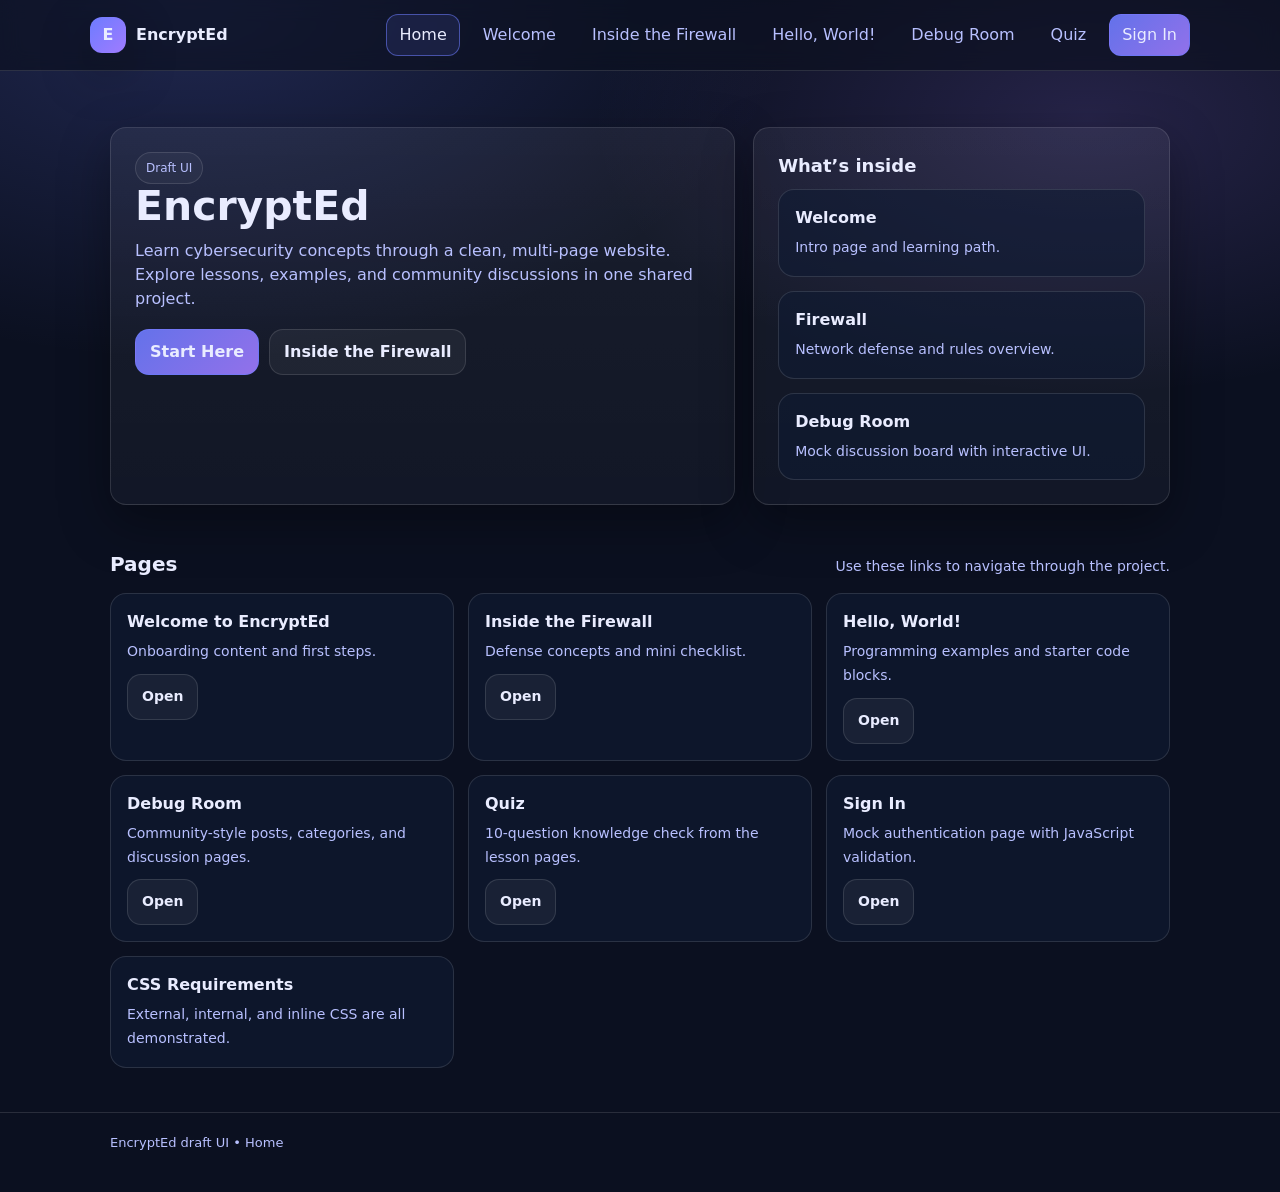
==== commit 15613e02: "Add files via upload" ====
--- a/index.html
+++ b/index.html
@@ -1,122 +1,152 @@
-<!doctype html>
-<html lang="en">
-<head>
-  <!-- Author: Andrew Jackson Darragh and Japheth Troche-Colon -->
-  <meta charset="utf-8">
-  <meta name="viewport" content="width=device-width, initial-scale=1">
-  <title>EncryptEd | Home</title>
-  <link rel="stylesheet" href="styles.css">
-</head>
-
-<body>
-  <a class="skip-link" href="#main">Skip to content</a>
-
-  <header class="site-header">
-    <div class="container header-inner">
-      <a class="brand" href="index.html">
-        <span class="brand-badge" aria-hidden="true">E</span>
-        <span class="brand-text">EncryptEd</span>
-      </a>
-
-      <nav class="nav" aria-label="Primary navigation">
-        <a href="index.html" aria-current="page">Home</a>
-        <a href="welcome-encrypted.html">Welcome</a>
-        <a href="inside-firewall.html">Inside the Firewall</a>
-        <a href="helloworld.html">Hello, World!</a>
-        <a href="debugroom.html">Debug Room</a>
-        <a href="sign-in.html" class="nav-cta">Sign In</a>
-      </nav>
-    </div>
-  </header>
-
-  <main id="main">
-    <section class="hero">
-      <div class="container hero-grid">
-        <div class="hero-card">
-          <span class="badge">Draft UI</span>
-          <h1>EncryptEd</h1>
-          <p>
-            Learn cybersecurity concepts through a clean, multi-page website.
-            Explore lessons, examples, and community discussions in one shared project.
-          </p>
-
-          <div class="hero-actions">
-            <a class="btn primary" href="welcome-encrypted.html">Start Here</a>
-            <a class="btn" href="inside-firewall.html">Inside the Firewall</a>
-          </div>
-        </div>
-
-        <aside class="hero-card" aria-label="Quick overview">
-          <h2 style="margin:0 0 10px; font-size:18px;">What’s inside</h2>
-          <div class="grid">
-            <div class="card">
-              <h3>Welcome</h3>
-              <p>Intro page and learning path.</p>
-            </div>
-            <div class="card">
-              <h3>Firewall</h3>
-              <p>Network defense and rules overview.</p>
-            </div>
-            <div class="card">
-              <h3>Debug Room</h3>
-              <p>Mock discussion board with interactive UI.</p>
-            </div>
-          </div>
-        </aside>
-      </div>
-    </section>
-
-    <section class="section">
-      <div class="container">
-        <div class="section-title">
-          <h2>Pages</h2>
-          <p>Use these links to navigate through the project.</p>
-        </div>
-
-        <div class="grid cols-3">
-          <article class="card">
-            <h3>Welcome to EncryptEd</h3>
-            <p>Onboarding content and first steps.</p>
-            <p style="margin-top:10px;"><a class="btn" href="welcome-encrypted.html">Open</a></p>
-          </article>
-
-          <article class="card">
-            <h3>Inside the Firewall</h3>
-            <p>Defense concepts and mini checklist.</p>
-            <p style="margin-top:10px;"><a class="btn" href="inside-firewall.html">Open</a></p>
-          </article>
-
-          <article class="card">
-            <h3>Hello, World!</h3>
-            <p>Programming examples and starter code blocks.</p>
-            <p style="margin-top:10px;"><a class="btn" href="helloworld.html">Open</a></p>
-          </article>
-
-          <article class="card">
-            <h3>Debug Room</h3>
-            <p>Community-style posts, categories, and discussion pages.</p>
-            <p style="margin-top:10px;"><a class="btn" href="debugroom.html">Open</a></p>
-          </article>
-
-          <article class="card">
-            <h3>Sign In</h3>
-            <p>Mock authentication page with JavaScript validation.</p>
-            <p style="margin-top:10px;"><a class="btn" href="sign-in.html">Open</a></p>
-          </article>
-
-          <article class="card">
-            <h3>CSS Requirements</h3>
-            <p>External, internal, and inline CSS are all demonstrated.</p>
-          </article>
-        </div>
-      </div>
-    </section>
-  </main>
-
-  <footer class="site-footer">
-    <div class="container">
-      <p style="margin:0;">EncryptEd draft UI • Home</p>
-    </div>
-  </footer>
-</body>
+<!doctype html>
+<html lang="en">
+<head>
+  <!-- Author: Andrew Jackson Darragh and Japheth Troche-Colon -->
+  <meta charset="utf-8">
+  <meta name="viewport" content="width=device-width, initial-scale=1">
+  <title>EncryptEd | Home</title>
+  <link rel="stylesheet" href="styles.css">
+</head>
+
+<body>
+  <a class="skip-link" href="#main">Skip to content</a>
+
+  <header class="site-header">
+    <div class="container header-inner">
+      <a class="brand" href="index.html">
+        <span class="brand-badge" aria-hidden="true">E</span>
+        <span class="brand-text">EncryptEd</span>
+      </a>
+
+      <button class="nav-toggle" type="button" aria-expanded="false" aria-controls="primary-nav" aria-label="Open navigation menu">
+        <span class="nav-toggle-bar" aria-hidden="true"></span>
+      </button>
+
+      <nav class="nav" id="primary-nav" aria-label="Primary navigation">
+        <a href="index.html" aria-current="page">Home</a>
+        <a href="welcome-encrypted.html">Welcome</a>
+        <a href="inside-firewall.html">Inside the Firewall</a>
+        <a href="helloworld.html">Hello, World!</a>
+        <a href="debugroom.html">Debug Room</a>
+        <a href="quiz.html">Quiz</a>
+        <a href="sign-in.html" class="nav-cta">Sign In</a>
+      </nav>
+    </div>
+  </header>
+
+  <main id="main">
+    <section class="hero">
+      <div class="container hero-grid">
+        <div class="hero-card">
+          <span class="badge">Draft UI</span>
+          <h1>EncryptEd</h1>
+          <p>
+            Learn cybersecurity concepts through a clean, multi-page website.
+            Explore lessons, examples, and community discussions in one shared project.
+          </p>
+
+          <div class="hero-actions">
+            <a class="btn primary" href="welcome-encrypted.html">Start Here</a>
+            <a class="btn" href="inside-firewall.html">Inside the Firewall</a>
+          </div>
+        </div>
+
+        <aside class="hero-card" aria-label="Quick overview">
+          <h2 style="margin:0 0 10px; font-size:18px;">What’s inside</h2>
+          <div class="grid">
+            <div class="card">
+              <h3>Welcome</h3>
+              <p>Intro page and learning path.</p>
+            </div>
+            <div class="card">
+              <h3>Firewall</h3>
+              <p>Network defense and rules overview.</p>
+            </div>
+            <div class="card">
+              <h3>Debug Room</h3>
+              <p>Mock discussion board with interactive UI.</p>
+            </div>
+          </div>
+        </aside>
+      </div>
+    </section>
+
+    <section class="section">
+      <div class="container">
+        <div class="section-title">
+          <h2>Pages</h2>
+          <p>Use these links to navigate through the project.</p>
+        </div>
+
+        <div class="grid cols-3">
+          <article class="card">
+            <h3>Welcome to EncryptEd</h3>
+            <p>Onboarding content and first steps.</p>
+            <p style="margin-top:10px;"><a class="btn" href="welcome-encrypted.html">Open</a></p>
+          </article>
+
+          <article class="card">
+            <h3>Inside the Firewall</h3>
+            <p>Defense concepts and mini checklist.</p>
+            <p style="margin-top:10px;"><a class="btn" href="inside-firewall.html">Open</a></p>
+          </article>
+
+          <article class="card">
+            <h3>Hello, World!</h3>
+            <p>Programming examples and starter code blocks.</p>
+            <p style="margin-top:10px;"><a class="btn" href="helloworld.html">Open</a></p>
+          </article>
+
+          <article class="card">
+            <h3>Debug Room</h3>
+            <p>Community-style posts, categories, and discussion pages.</p>
+            <p style="margin-top:10px;"><a class="btn" href="debugroom.html">Open</a></p>
+          </article>
+
+          <article class="card">
+            <h3>Quiz</h3>
+            <p>10-question knowledge check from the lesson pages.</p>
+            <p style="margin-top:10px;"><a class="btn" href="quiz.html">Open</a></p>
+          </article>
+
+          <article class="card">
+            <h3>Sign In</h3>
+            <p>Mock authentication page with JavaScript validation.</p>
+            <p style="margin-top:10px;"><a class="btn" href="sign-in.html">Open</a></p>
+          </article>
+
+          <article class="card">
+            <h3>CSS Requirements</h3>
+            <p>External, internal, and inline CSS are all demonstrated.</p>
+          </article>
+        </div>
+      </div>
+    </section>
+  </main>
+
+  <footer class="site-footer">
+    <div class="container">
+      <p style="margin:0;">EncryptEd draft UI • Home</p>
+    </div>
+  </footer>
+<script>
+  const navToggle = document.querySelector(".nav-toggle");
+  const nav = document.getElementById("primary-nav");
+
+  if (navToggle && nav) {
+    navToggle.addEventListener("click", function () {
+      const expanded = navToggle.getAttribute("aria-expanded") === "true";
+      navToggle.setAttribute("aria-expanded", String(!expanded));
+      nav.classList.toggle("is-open");
+    });
+
+    window.addEventListener("resize", function () {
+      if (window.innerWidth > 900) {
+        nav.classList.remove("is-open");
+        navToggle.setAttribute("aria-expanded", "false");
+      }
+    });
+  }
+</script>
+</body>
 </html>
--- a/styles.css
+++ b/styles.css
@@ -1,355 +1,449 @@
-:root{
-  --bg:#0b1020;
-  --panel:#101a33;
-  --text:#e9ecff;
-  --muted:#b8c0ff;
-  --border:rgba(255,255,255,.12);
-  --primary:#6d7cff;
-  --primary2:#a07bff;
-  --radius:16px;
-  --shadow:0 18px 50px rgba(0,0,0,.35);
-  --container:1100px;
-}
-
-*{box-sizing:border-box}
-html{color-scheme:dark}
-body{
-  margin:0;
-  font-family:system-ui,-apple-system,Segoe UI,Roboto,Helvetica,Arial,sans-serif;
-  background:
-    radial-gradient(1000px 600px at 15% 0%, rgba(109,124,255,.22), transparent 60%),
-    radial-gradient(900px 500px at 85% 10%, rgba(160,123,255,.18), transparent 55%),
-    var(--bg);
-  color:var(--text);
-  line-height:1.5;
-}
-
-a{color:inherit}
-img{max-width:100%;height:auto}
-
-.container{max-width:var(--container);margin:0 auto;padding:0 20px}
-
-.site-header{
-  position:sticky;top:0;z-index:50;
-  backdrop-filter:blur(10px);
-  background:rgba(11,16,32,.65);
-  border-bottom:1px solid var(--border);
-}
-.header-inner{
-  display:flex;align-items:center;justify-content:space-between;
-  padding:14px 0;gap:16px;
-}
-.brand{
-  display:inline-flex;align-items:center;gap:10px;
-  text-decoration:none;font-weight:800;
-}
-.brand-badge{
-  width:36px;height:36px;border-radius:12px;
-  display:grid;place-items:center;
-  background:linear-gradient(135deg,var(--primary),var(--primary2));
-  box-shadow:var(--shadow);
-  font-weight:900;
-}
-.brand-text{
-  font-weight:800;
-}
-
-.nav{display:flex;flex-wrap:wrap;gap:10px;align-items:center}
-.nav a{
-  text-decoration:none;padding:8px 12px;border-radius:12px;
-  border:1px solid transparent;color:var(--muted);
-}
-.nav a:hover,.nav a:focus{
-  color:var(--text);
-  border-color:var(--border);
-  outline:none;
-  transform:translateY(-1px);
-}
-.nav a[aria-current="page"]{
-  color:var(--text);
-  border-color:rgba(109,124,255,.55);
-  background:rgba(109,124,255,.12);
-}
-
-.hero{padding:56px 0 26px}
-.hero-grid{
-  display:grid;grid-template-columns:1.2fr .8fr;
-  gap:18px;align-items:stretch;
-}
-.hero-card{
-  border:1px solid var(--border);
-  border-radius:var(--radius);
-  box-shadow:var(--shadow);
-  padding:24px;
-  background:linear-gradient(180deg, rgba(255,255,255,.06), rgba(255,255,255,.03));
-}
-.hero h1{margin:0 0 10px;font-size:clamp(28px,3.2vw,44px);line-height:1.1}
-.hero p{margin:0 0 18px;color:var(--muted)}
-.hero-actions{display:flex;flex-wrap:wrap;gap:10px;margin-top:14px}
-
-.btn{
-  display:inline-flex;align-items:center;justify-content:center;gap:8px;
-  padding:10px 14px;border-radius:14px;
-  border:1px solid var(--border);
-  background:rgba(255,255,255,.05);
-  color:var(--text);
-  text-decoration:none;
-  font-weight:700;
-  transition:transform .2s ease, box-shadow .2s ease, background .2s ease, filter .2s ease;
-}
-.btn:hover{
-  background:rgba(255,255,255,.08);
-  transform:translateY(-2px);
-}
-.btn.primary{
-  border-color:rgba(109,124,255,.55);
-  background:linear-gradient(135deg, rgba(109,124,255,.9), rgba(160,123,255,.9));
-}
-.btn.primary:hover{filter:brightness(1.05)}
-.btn.ghost{background:transparent}
-
-.section{padding:18px 0 44px}
-.section-title{
-  display:flex;align-items:baseline;justify-content:space-between;
-  gap:16px;margin-bottom:14px;
-}
-.section-title h2{margin:0;font-size:20px}
-.section-title p{margin:0;color:var(--muted);font-size:14px}
-
-.grid{display:grid;gap:14px}
-.grid.cols-3{grid-template-columns:repeat(3,minmax(0,1fr))}
-.grid.cols-2{grid-template-columns:repeat(2,minmax(0,1fr))}
-
-.card{
-  border:1px solid var(--border);
-  background:rgba(16,26,51,.62);
-  border-radius:var(--radius);
-  padding:16px;
-  transition:transform .2s ease, box-shadow .2s ease, background .2s ease;
-}
-.card:hover{
-  transform:translateY(-4px);
-  box-shadow:0 20px 45px rgba(0,0,0,.35);
-}
-.card h3{margin:0 0 6px;font-size:16px}
-.card p{margin:0;color:var(--muted);font-size:14px;line-height:1.7}
-
-.badge{
-  display:inline-flex;align-items:center;gap:8px;
-  padding:6px 10px;border-radius:999px;
-  border:1px solid var(--border);
-  font-size:12px;color:var(--muted);
-  background:rgba(255,255,255,.04);
-}
-
-.clean-list{margin:10px 0 0;padding-left:18px;color:var(--muted)}
-.clean-list li{margin:6px 0}
-
-.hr{border:none;border-top:1px solid var(--border);margin:16px 0}
-
-.site-footer{
-  border-top:1px solid var(--border);
-  padding:20px 0 40px;
-  color:var(--muted);
-  font-size:13px;
-}
-
-/* --- Page headings --- */
-.page-head{margin-bottom:14px}
-.page-title{margin:0 0 8px;font-size:clamp(28px,3.2vw,44px);line-height:1.1}
-.lead{margin:0;color:var(--muted);max-width:70ch}
-
-/* --- Language cards --- */
-.card--lang h2{margin:0 0 8px;font-size:18px}
-.card--lang p{margin:0 0 10px;color:var(--muted)}
-.card--lang .meta{margin:0 0 12px;color:var(--muted);font-size:13px}
-
-/* --- Code blocks --- */
-.code{
-  margin:0;
-  padding:12px 12px;
-  border-radius:14px;
-  border:1px solid var(--border);
-  background:rgba(0,0,0,.25);
-  overflow:auto;
-  font-size:12px;
-  line-height:1.5;
-}
-.code code{
-  font-family:ui-monospace,SFMono-Regular,Menlo,Monaco,Consolas,"Liberation Mono",monospace;
-}
-
-/* --- Forms --- */
-.form{display:grid;gap:14px}
-.field{display:grid;gap:6px}
-.field label{font-weight:600;color:var(--text)}
-.field input{
-  width:100%;
-  padding:12px 14px;
-  border-radius:12px;
-  border:1px solid var(--border);
-  background:rgba(255,255,255,.04);
-  color:var(--text);
-}
-.field input:focus{
-  outline:none;
-  border-color:rgba(109,124,255,.65);
-  box-shadow:0 0 0 3px rgba(109,124,255,.12);
-}
-.helper{color:var(--muted);font-size:14px}
-.form-message{
-  margin-top:12px;
-  font-weight:600;
-}
-
-/* --- Debug Room: categories --- */
-.cat{
-  position:relative;
-  min-height:110px;
-  display:flex;
-  align-items:flex-end;
-  padding:16px;
-  text-decoration:none;
-  background-size:cover;
-  background-position:center;
-  overflow:hidden;
-  cursor:pointer;
-  transition:
-    transform 0.25s ease,
-    box-shadow 0.25s ease,
-    filter 0.25s ease;
-}
-.cat::before{
-  content:"";
-  position:absolute;
-  inset:0;
-  background:linear-gradient(180deg, rgba(0,0,0,.15), rgba(0,0,0,.55));
-  transition:background 0.25s ease;
-  z-index:1;
-}
-.cat__label{
-  position:relative;
-  z-index:2;
-  font-weight:900;
-  letter-spacing:.2px;
-  transition:letter-spacing 0.2s ease, text-shadow 0.2s ease;
-}
-.cat--plain{
-  background:rgba(16,26,51,.62);
-}
-.cat:hover{
-  transform:translateY(-6px) scale(1.03);
-  box-shadow:
-    0 0 15px rgba(0, 150, 255, 0.5),
-    0 0 30px rgba(0, 150, 255, 0.3),
-    0 10px 40px rgba(0, 0, 0, 0.5);
-  filter:brightness(1.1);
-}
-.cat:hover::before{
-  background:
-    linear-gradient(180deg, rgba(0,0,0,.15), rgba(0,0,0,.55)),
-    rgba(0, 150, 255, 0.15);
-}
-.cat:hover .cat__label{
-  letter-spacing:0.6px;
-  text-shadow:
-    0 0 8px rgba(0, 150, 255, 0.8),
-    0 0 16px rgba(0, 150, 255, 0.6);
-}
-
-/* --- Debug Room: posts --- */
-.post{
-  display:block;
-  text-decoration:none;
-}
-.post h3{margin:0 0 6px;font-size:16px}
-.post__meta{margin:0;color:var(--muted);font-size:13px}
-
-/* --- Center actions row --- */
-.center-actions{
-  display:flex;
-  justify-content:center;
-  margin-top:14px;
-}
-
-/* --- Discussion pages --- */
-.discussion-wrap{
-  display:grid;
-  gap:18px;
-}
-.discussion-main{
-  display:grid;
-  gap:16px;
-}
-.reply-box,
-.reply-card{
-  border:1px solid var(--border);
-  border-radius:var(--radius);
-  background:rgba(16,26,51,.72);
-  padding:18px;
-}
-.reply-box textarea{
-  width:100%;
-  min-height:120px;
-  margin-top:10px;
-  padding:14px;
-  border-radius:14px;
-  border:1px solid var(--border);
-  background:rgba(255,255,255,.04);
-  color:var(--text);
-  resize:none;
-  font-family:inherit;
-}
-.reply-meta{
-  color:var(--muted);
-  font-size:14px;
-  margin-bottom:8px;
-}
-.reply-actions{
-  margin-top:12px;
-  color:var(--muted);
-  font-size:14px;
-}
-.back-link{
-  display:inline-block;
-  margin-bottom:14px;
-  color:var(--muted);
-  text-decoration:none;
-}
-.back-link:hover{
-  color:var(--text);
-}
-
-/* --- Optional nav CTA --- */
-.nav-cta{
-  border-color:rgba(109,124,255,.55) !important;
-  background:linear-gradient(135deg, rgba(109,124,255,.9), rgba(160,123,255,.9)) !important;
-  color:var(--text) !important;
-}
-
-/* --- Accessibility --- */
-.skip-link {
-  position: absolute;
-  left: -999px;
-  top: auto;
-  width: 1px;
-  height: 1px;
-  overflow: hidden;
-}
-.skip-link:focus {
-  position: absolute;
-  left: 10px;
-  top: 10px;
-  width: auto;
-  height: auto;
-  padding: 8px 12px;
-  background: #111;
-  color: #fff;
-  z-index: 1000;
-}
-
-@media (max-width:900px){
-  .hero-grid{grid-template-columns:1fr}
-  .grid.cols-3{grid-template-columns:1fr}
-  .grid.cols-2{grid-template-columns:1fr}
-}+:root{
+  --bg:#0b1020;
+  --panel:#101a33;
+  --text:#e9ecff;
+  --muted:#b8c0ff;
+  --border:rgba(255,255,255,.12);
+  --primary:#6d7cff;
+  --primary2:#a07bff;
+  --radius:16px;
+  --shadow:0 18px 50px rgba(0,0,0,.35);
+  --container:1100px;
+}
+
+*{box-sizing:border-box}
+html{color-scheme:dark}
+body{
+  margin:0;
+  font-family:system-ui,-apple-system,Segoe UI,Roboto,Helvetica,Arial,sans-serif;
+  background:
+    radial-gradient(1000px 600px at 15% 0%, rgba(109,124,255,.22), transparent 60%),
+    radial-gradient(900px 500px at 85% 10%, rgba(160,123,255,.18), transparent 55%),
+    var(--bg);
+  color:var(--text);
+  line-height:1.5;
+}
+
+a{color:inherit}
+img{max-width:100%;height:auto}
+
+.container{max-width:var(--container);margin:0 auto;padding:0 20px}
+
+.site-header{
+  position:sticky;top:0;z-index:50;
+  backdrop-filter:blur(10px);
+  background:rgba(11,16,32,.65);
+  border-bottom:1px solid var(--border);
+}
+.header-inner{
+  display:flex;align-items:center;justify-content:space-between;
+  padding:14px 0;gap:16px;
+}
+.brand{
+  display:inline-flex;align-items:center;gap:10px;
+  text-decoration:none;font-weight:800;
+}
+.brand-badge{
+  width:36px;height:36px;border-radius:12px;
+  display:grid;place-items:center;
+  background:linear-gradient(135deg,var(--primary),var(--primary2));
+  box-shadow:var(--shadow);
+  font-weight:900;
+}
+.brand-text{
+  font-weight:800;
+}
+
+.nav{display:flex;flex-wrap:wrap;gap:10px;align-items:center}
+
+
+/* --- Responsive navigation --- */
+.nav-toggle{
+  display:none;
+  align-items:center;
+  justify-content:center;
+  width:44px;
+  height:44px;
+  padding:0;
+  border-radius:12px;
+  border:1px solid var(--border);
+  background:rgba(255,255,255,.05);
+  color:var(--text);
+  cursor:pointer;
+}
+.nav-toggle:hover,
+.nav-toggle:focus{
+  background:rgba(255,255,255,.08);
+  outline:none;
+}
+.nav-toggle-bar,
+.nav-toggle-bar::before,
+.nav-toggle-bar::after{
+  display:block;
+  width:18px;
+  height:2px;
+  background:currentColor;
+  border-radius:999px;
+  transition:transform .2s ease, opacity .2s ease;
+  content:"";
+}
+.nav-toggle-bar{
+  position:relative;
+}
+.nav-toggle-bar::before{position:absolute;top:-6px;left:0}
+.nav-toggle-bar::after{position:absolute;top:6px;left:0}
+.nav-toggle[aria-expanded="true"] .nav-toggle-bar{background:transparent}
+.nav-toggle[aria-expanded="true"] .nav-toggle-bar::before{transform:translateY(6px) rotate(45deg)}
+.nav-toggle[aria-expanded="true"] .nav-toggle-bar::after{transform:translateY(-6px) rotate(-45deg)}
+
+.nav a{
+  text-decoration:none;padding:8px 12px;border-radius:12px;
+  border:1px solid transparent;color:var(--muted);
+}
+.nav a:hover,.nav a:focus{
+  color:var(--text);
+  border-color:var(--border);
+  outline:none;
+  transform:translateY(-1px);
+}
+.nav a[aria-current="page"]{
+  color:var(--text);
+  border-color:rgba(109,124,255,.55);
+  background:rgba(109,124,255,.12);
+}
+
+.hero{padding:56px 0 26px}
+.hero-grid{
+  display:grid;grid-template-columns:1.2fr .8fr;
+  gap:18px;align-items:stretch;
+}
+.hero-card{
+  border:1px solid var(--border);
+  border-radius:var(--radius);
+  box-shadow:var(--shadow);
+  padding:24px;
+  background:linear-gradient(180deg, rgba(255,255,255,.06), rgba(255,255,255,.03));
+}
+.hero h1{margin:0 0 10px;font-size:clamp(28px,3.2vw,44px);line-height:1.1}
+.hero p{margin:0 0 18px;color:var(--muted)}
+.hero-actions{display:flex;flex-wrap:wrap;gap:10px;margin-top:14px}
+
+.btn{
+  display:inline-flex;align-items:center;justify-content:center;gap:8px;
+  padding:10px 14px;border-radius:14px;
+  border:1px solid var(--border);
+  background:rgba(255,255,255,.05);
+  color:var(--text);
+  text-decoration:none;
+  font-weight:700;
+  transition:transform .2s ease, box-shadow .2s ease, background .2s ease, filter .2s ease;
+}
+.btn:hover{
+  background:rgba(255,255,255,.08);
+  transform:translateY(-2px);
+}
+.btn.primary{
+  border-color:rgba(109,124,255,.55);
+  background:linear-gradient(135deg, rgba(109,124,255,.9), rgba(160,123,255,.9));
+}
+.btn.primary:hover{filter:brightness(1.05)}
+.btn.ghost{background:transparent}
+
+.section{padding:18px 0 44px}
+.section-title{
+  display:flex;align-items:baseline;justify-content:space-between;
+  gap:16px;margin-bottom:14px;
+}
+.section-title h2{margin:0;font-size:20px}
+.section-title p{margin:0;color:var(--muted);font-size:14px}
+
+.grid{display:grid;gap:14px}
+.grid.cols-3{grid-template-columns:repeat(3,minmax(0,1fr))}
+.grid.cols-2{grid-template-columns:repeat(2,minmax(0,1fr))}
+
+.card{
+  border:1px solid var(--border);
+  background:rgba(16,26,51,.62);
+  border-radius:var(--radius);
+  padding:16px;
+  transition:transform .2s ease, box-shadow .2s ease, background .2s ease;
+}
+.card:hover{
+  transform:translateY(-4px);
+  box-shadow:0 20px 45px rgba(0,0,0,.35);
+}
+.card h3{margin:0 0 6px;font-size:16px}
+.card p{margin:0;color:var(--muted);font-size:14px;line-height:1.7}
+
+.badge{
+  display:inline-flex;align-items:center;gap:8px;
+  padding:6px 10px;border-radius:999px;
+  border:1px solid var(--border);
+  font-size:12px;color:var(--muted);
+  background:rgba(255,255,255,.04);
+}
+
+.clean-list{margin:10px 0 0;padding-left:18px;color:var(--muted)}
+.clean-list li{margin:6px 0}
+
+.hr{border:none;border-top:1px solid var(--border);margin:16px 0}
+
+.site-footer{
+  border-top:1px solid var(--border);
+  padding:20px 0 40px;
+  color:var(--muted);
+  font-size:13px;
+}
+
+/* --- Page headings --- */
+.page-head{margin-bottom:14px}
+.page-title{margin:0 0 8px;font-size:clamp(28px,3.2vw,44px);line-height:1.1}
+.lead{margin:0;color:var(--muted);max-width:70ch}
+
+/* --- Language cards --- */
+.card--lang h2{margin:0 0 8px;font-size:18px}
+.card--lang p{margin:0 0 10px;color:var(--muted)}
+.card--lang .meta{margin:0 0 12px;color:var(--muted);font-size:13px}
+
+/* --- Code blocks --- */
+.code{
+  margin:0;
+  padding:12px 12px;
+  border-radius:14px;
+  border:1px solid var(--border);
+  background:rgba(0,0,0,.25);
+  overflow:auto;
+  font-size:12px;
+  line-height:1.5;
+}
+.code code{
+  font-family:ui-monospace,SFMono-Regular,Menlo,Monaco,Consolas,"Liberation Mono",monospace;
+}
+
+/* --- Forms --- */
+.form{display:grid;gap:14px}
+.field{display:grid;gap:6px}
+.field label{font-weight:600;color:var(--text)}
+.field input{
+  width:100%;
+  padding:12px 14px;
+  border-radius:12px;
+  border:1px solid var(--border);
+  background:rgba(255,255,255,.04);
+  color:var(--text);
+}
+.field input:focus{
+  outline:none;
+  border-color:rgba(109,124,255,.65);
+  box-shadow:0 0 0 3px rgba(109,124,255,.12);
+}
+.helper{color:var(--muted);font-size:14px}
+.form-message{
+  margin-top:12px;
+  font-weight:600;
+}
+
+/* --- Debug Room: categories --- */
+.cat{
+  position:relative;
+  min-height:110px;
+  display:flex;
+  align-items:flex-end;
+  padding:16px;
+  text-decoration:none;
+  background-size:cover;
+  background-position:center;
+  overflow:hidden;
+  cursor:pointer;
+  transition:
+    transform 0.25s ease,
+    box-shadow 0.25s ease,
+    filter 0.25s ease;
+}
+.cat::before{
+  content:"";
+  position:absolute;
+  inset:0;
+  background:linear-gradient(180deg, rgba(0,0,0,.15), rgba(0,0,0,.55));
+  transition:background 0.25s ease;
+  z-index:1;
+}
+.cat__label{
+  position:relative;
+  z-index:2;
+  font-weight:900;
+  letter-spacing:.2px;
+  transition:letter-spacing 0.2s ease, text-shadow 0.2s ease;
+}
+.cat--plain{
+  background:rgba(16,26,51,.62);
+}
+.cat:hover{
+  transform:translateY(-6px) scale(1.03);
+  box-shadow:
+    0 0 15px rgba(0, 150, 255, 0.5),
+    0 0 30px rgba(0, 150, 255, 0.3),
+    0 10px 40px rgba(0, 0, 0, 0.5);
+  filter:brightness(1.1);
+}
+.cat:hover::before{
+  background:
+    linear-gradient(180deg, rgba(0,0,0,.15), rgba(0,0,0,.55)),
+    rgba(0, 150, 255, 0.15);
+}
+.cat:hover .cat__label{
+  letter-spacing:0.6px;
+  text-shadow:
+    0 0 8px rgba(0, 150, 255, 0.8),
+    0 0 16px rgba(0, 150, 255, 0.6);
+}
+
+/* --- Debug Room: posts --- */
+.post{
+  display:block;
+  text-decoration:none;
+}
+.post h3{margin:0 0 6px;font-size:16px}
+.post__meta{margin:0;color:var(--muted);font-size:13px}
+
+/* --- Center actions row --- */
+.center-actions{
+  display:flex;
+  justify-content:center;
+  margin-top:14px;
+}
+
+/* --- Discussion pages --- */
+.discussion-wrap{
+  display:grid;
+  gap:18px;
+}
+.discussion-main{
+  display:grid;
+  gap:16px;
+}
+.reply-box,
+.reply-card{
+  border:1px solid var(--border);
+  border-radius:var(--radius);
+  background:rgba(16,26,51,.72);
+  padding:18px;
+}
+.reply-box textarea{
+  width:100%;
+  min-height:120px;
+  margin-top:10px;
+  padding:14px;
+  border-radius:14px;
+  border:1px solid var(--border);
+  background:rgba(255,255,255,.04);
+  color:var(--text);
+  resize:none;
+  font-family:inherit;
+}
+.reply-meta{
+  color:var(--muted);
+  font-size:14px;
+  margin-bottom:8px;
+}
+.reply-actions{
+  margin-top:12px;
+  color:var(--muted);
+  font-size:14px;
+}
+.back-link{
+  display:inline-block;
+  margin-bottom:14px;
+  color:var(--muted);
+  text-decoration:none;
+}
+.back-link:hover{
+  color:var(--text);
+}
+
+/* --- Optional nav CTA --- */
+.nav-cta{
+  border-color:rgba(109,124,255,.55) !important;
+  background:linear-gradient(135deg, rgba(109,124,255,.9), rgba(160,123,255,.9)) !important;
+  color:var(--text) !important;
+}
+
+/* --- Accessibility --- */
+.skip-link {
+  position: absolute;
+  left: -999px;
+  top: auto;
+  width: 1px;
+  height: 1px;
+  overflow: hidden;
+}
+.skip-link:focus {
+  position: absolute;
+  left: 10px;
+  top: 10px;
+  width: auto;
+  height: auto;
+  padding: 8px 12px;
+  background: #111;
+  color: #fff;
+  z-index: 1000;
+}
+
+@media (max-width:900px){
+  .header-inner{align-items:center;flex-wrap:wrap}
+  .nav-toggle{display:inline-flex;margin-left:auto}
+  .nav{
+    display:none;
+    width:100%;
+    flex-direction:column;
+    align-items:stretch;
+    gap:8px;
+    padding-top:8px;
+  }
+  .nav.is-open{display:flex}
+  .nav a{width:100%;justify-content:flex-start}
+  .hero{padding:40px 0 22px}
+  .hero-grid{grid-template-columns:1fr}
+  .section-title{flex-direction:column;align-items:flex-start}
+  .grid.cols-3{grid-template-columns:1fr}
+  .grid.cols-2{grid-template-columns:1fr}
+}
+
+@media (max-width:640px){
+  .container{padding:0 16px}
+  .header-inner{padding:12px 0}
+  .hero-card,.card,.reply-box,.reply-card{padding:16px}
+  .hero h1,.page-title{font-size:clamp(24px,9vw,34px)}
+  .hero-actions,.center-actions{flex-direction:column;align-items:stretch}
+  .hero-actions .btn,.center-actions .btn{width:100%}
+  .btn{width:100%}
+  .cat{min-height:92px}
+  .reply-box textarea{min-height:110px}
+  .code{font-size:11px}
+}
+
+@media (prefers-reduced-motion: reduce){
+  *,*::before,*::after{scroll-behavior:auto;transition:none !important}
+}
+
+/* --- Quiz page --- */
+.quiz-shell{max-width:920px;margin:0 auto}
+.quiz-form{display:grid;gap:16px}
+.question-card{border:1px solid var(--border);border-radius:var(--radius);background:rgba(16,26,51,.72);padding:18px}
+.question-card h3{margin:0 0 8px;font-size:18px}
+.question-card p{margin:0 0 12px;color:var(--muted)}
+.quiz-options{display:grid;gap:10px}
+.quiz-option{display:flex;gap:10px;align-items:flex-start;padding:12px 14px;border:1px solid var(--border);border-radius:14px;background:rgba(255,255,255,.03);cursor:pointer}
+.quiz-option:hover{background:rgba(255,255,255,.06);border-color:rgba(109,124,255,.45)}
+.quiz-option input{margin-top:3px;accent-color:var(--primary)}
+.quiz-actions{display:flex;flex-wrap:wrap;gap:12px;margin-top:8px}
+.quiz-results{display:none;margin-top:18px;border:1px solid rgba(109,124,255,.4);border-radius:var(--radius);padding:18px;background:linear-gradient(180deg, rgba(109,124,255,.12), rgba(255,255,255,.03))}
+.quiz-results.is-visible{display:block}
+.score-line{font-size:20px;font-weight:800;margin:0 0 10px}
+.results-list{display:grid;gap:12px;margin-top:14px}
+.result-item{border:1px solid var(--border);border-radius:14px;padding:14px;background:rgba(0,0,0,.15)}
+.result-item strong{display:block;margin-bottom:6px}
+.result-item.correct{border-color:rgba(74,222,128,.4)}
+.result-item.incorrect{border-color:rgba(251,113,133,.4)}
+.quiz-note{margin-top:12px;color:var(--muted)}
+@media (max-width:640px){.quiz-actions{flex-direction:column}.quiz-actions .btn{width:100%}}
